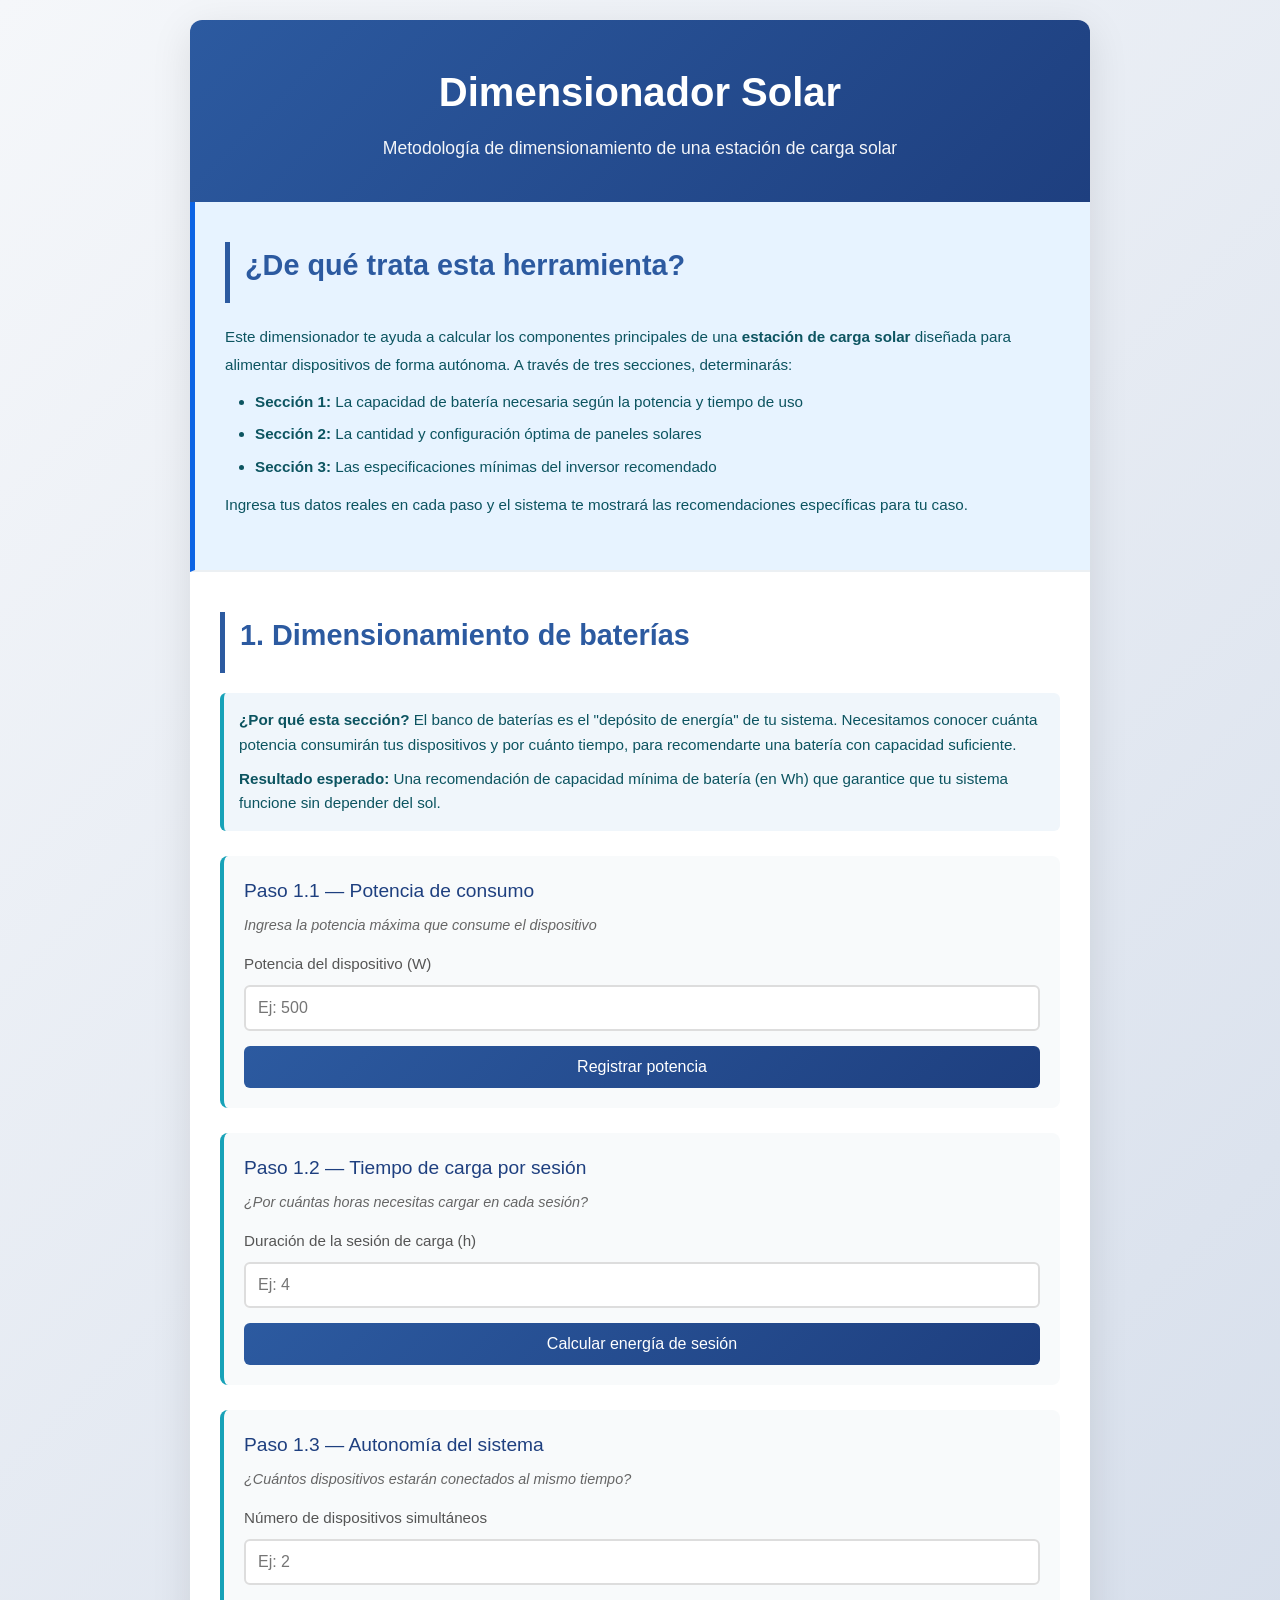
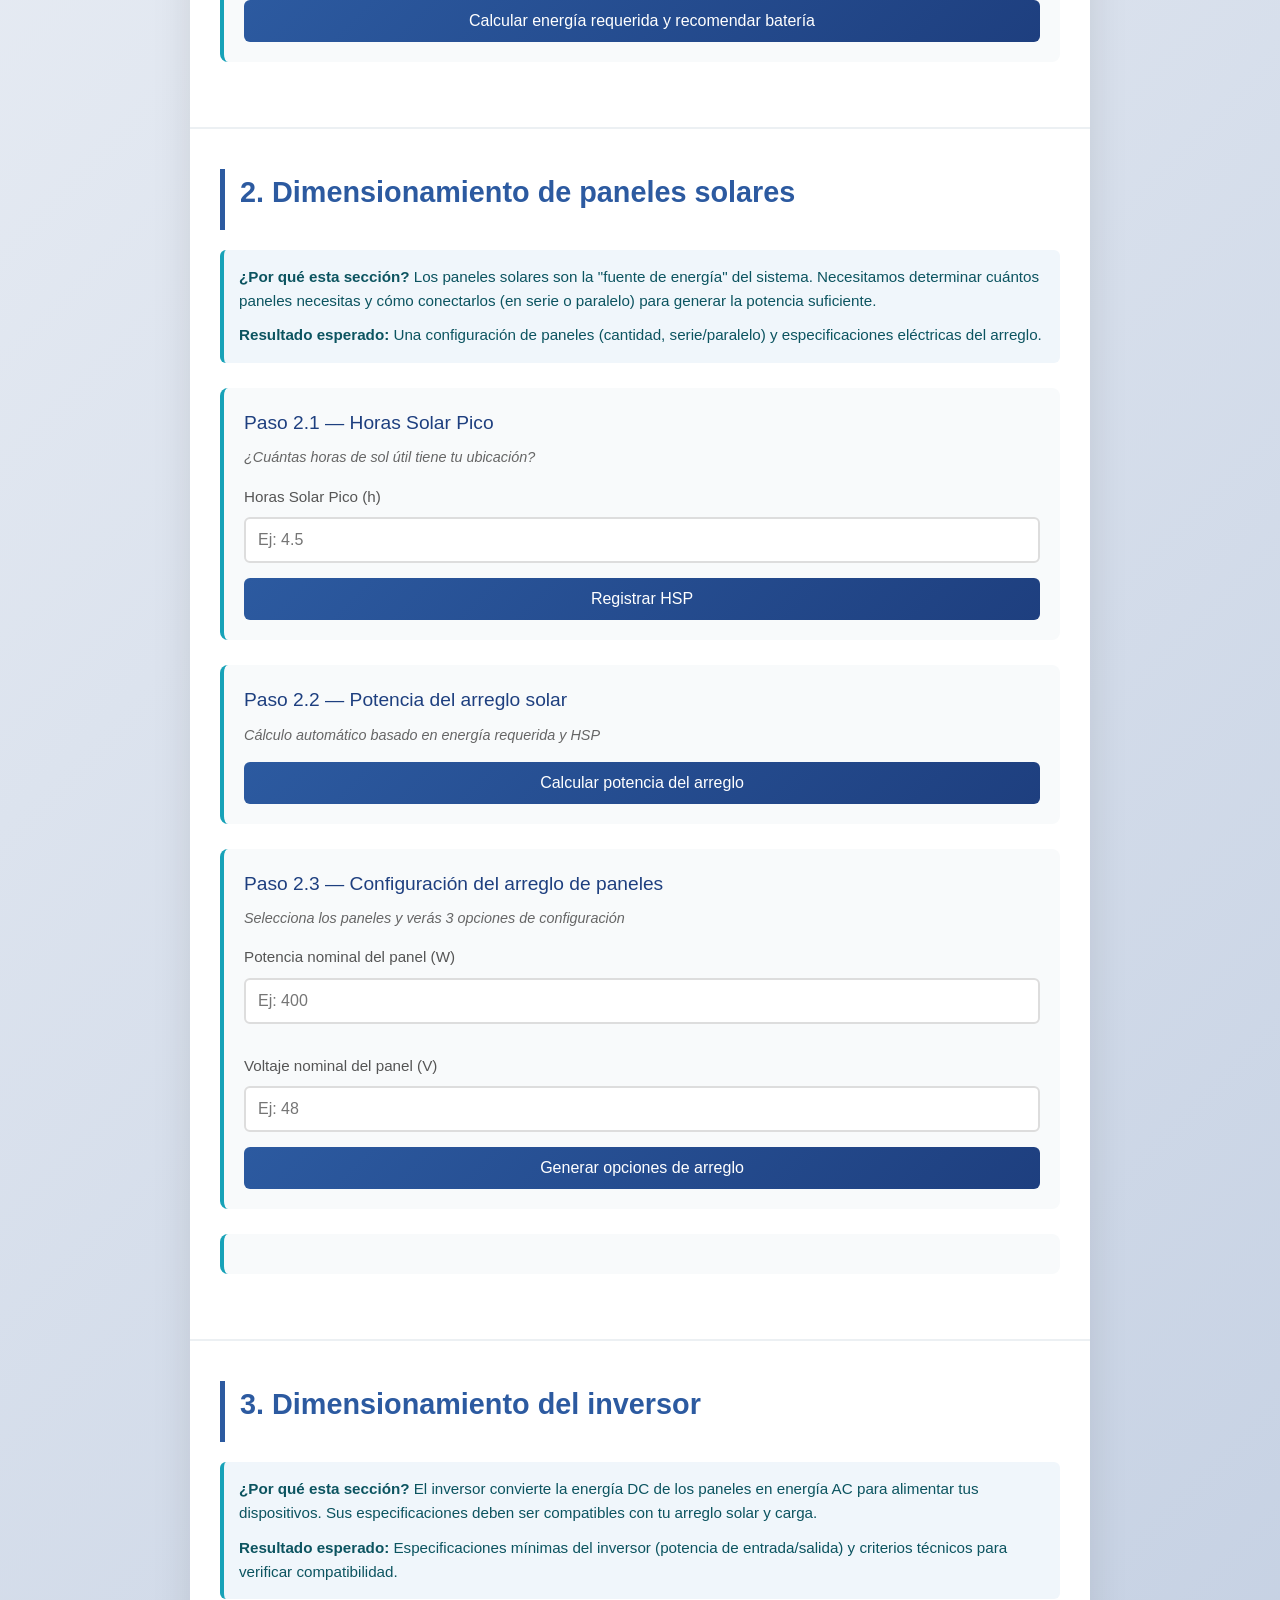
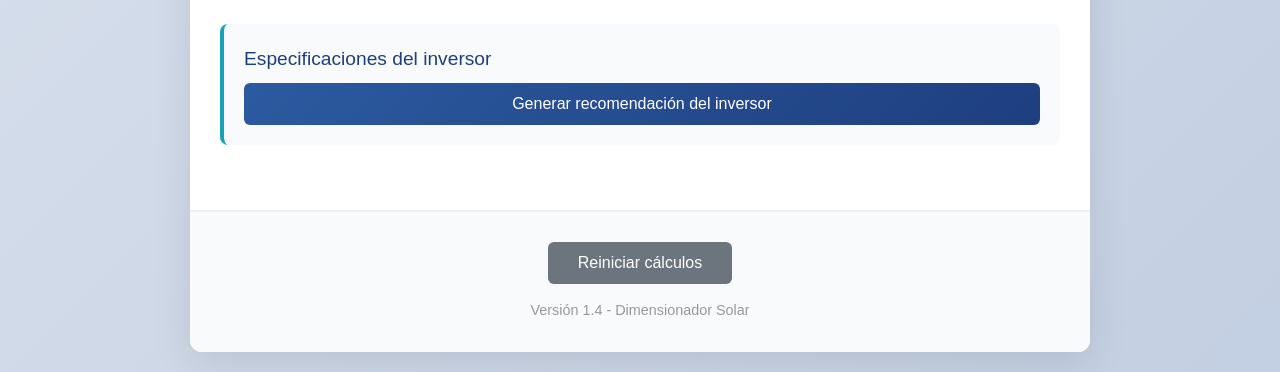
==== index.html @ 8398cb57 "Add files via upload" ====
<!DOCTYPE html>
<html lang="es">
<head>
    <meta charset="UTF-8">
    <meta name="viewport" content="width=device-width, initial-scale=1.0">
    <title>Dimensionador Solar</title>
    <link rel="stylesheet" href="estilos.css">
</head>
<body>
    <div class="contenedor-principal">
        <!-- ENCABEZADO -->
        <header class="encabezado">
            <h1>Dimensionador Solar</h1>
            <p class="subtitulo">Metodología de dimensionamiento de una estación de carga solar</p>
        </header>

        <!-- INTRODUCCIÓN GENERAL -->
        <section class="seccion introduccion">
            <h2>¿De qué trata esta herramienta?</h2>
            <p>
                Este dimensionador te ayuda a calcular los componentes principales de una <strong>estación de carga solar</strong> 
                diseñada para alimentar dispositivos de forma autónoma. A través de tres secciones, determinarás:
            </p>
            <ul>
                <li><strong>Sección 1:</strong> La capacidad de batería necesaria según la potencia y tiempo de uso</li>
                <li><strong>Sección 2:</strong> La cantidad y configuración óptima de paneles solares</li>
                <li><strong>Sección 3:</strong> Las especificaciones mínimas del inversor recomendado</li>
            </ul>
            <p>
                Ingresa tus datos reales en cada paso y el sistema te mostrará las recomendaciones específicas para tu caso.
            </p>
        </section>

        <!-- SECCIÓN 1: DIMENSIONAMIENTO DE BATERÍAS -->
        <section class="seccion" id="seccion-baterias">
            <h2>1. Dimensionamiento de baterías</h2>
            
            <div class="descripcion-seccion">
                <p>
                    <strong>¿Por qué esta sección?</strong> El banco de baterías es el "depósito de energía" de tu sistema. 
                    Necesitamos conocer cuánta potencia consumirán tus dispositivos y por cuánto tiempo, para recomendarte 
                    una batería con capacidad suficiente.
                </p>
                <p>
                    <strong>Resultado esperado:</strong> Una recomendación de capacidad mínima de batería (en Wh) 
                    que garantice que tu sistema funcione sin depender del sol.
                </p>
            </div>

            <!-- Paso 1.1 -->
            <div class="paso">
                <h3>Paso 1.1 — Potencia de consumo</h3>
                <p class="subtitulo-paso">Ingresa la potencia máxima que consume el dispositivo</p>
                <label for="P_dispositivo">Potencia del dispositivo (W)</label>
                <input type="number" id="P_dispositivo" placeholder="Ej: 500" min="0" step="0.01">
                <button class="btn-calcular" onclick="calcularPaso1_1()">Registrar potencia</button>
                <div id="resultado-1-1" class="resultado"></div>
            </div>

            <!-- Paso 1.2 -->
            <div class="paso">
                <h3>Paso 1.2 — Tiempo de carga por sesión</h3>
                <p class="subtitulo-paso">¿Por cuántas horas necesitas cargar en cada sesión?</p>
                <label for="t_sesion">Duración de la sesión de carga (h)</label>
                <input type="number" id="t_sesion" placeholder="Ej: 4" min="0" step="0.01">
                <button class="btn-calcular" onclick="calcularPaso1_2()">Calcular energía de sesión</button>
                <div id="resultado-1-2" class="resultado"></div>
            </div>

            <!-- Paso 1.3 -->
            <div class="paso">
                <h3>Paso 1.3 — Autonomía del sistema</h3>
                <p class="subtitulo-paso">¿Cuántos dispositivos estarán conectados al mismo tiempo?</p>
                <label for="num_dispositivos">Número de dispositivos simultáneos</label>
                <input type="number" id="num_dispositivos" placeholder="Ej: 2" min="1" step="1">
                <button class="btn-calcular" onclick="calcularPaso1_3()">Calcular energía requerida y recomendar batería</button>
                <div id="resultado-1-3" class="resultado"></div>
            </div>
        </section>

        <!-- SECCIÓN 2: DIMENSIONAMIENTO DE PANELES -->
        <section class="seccion" id="seccion-paneles">
            <h2>2. Dimensionamiento de paneles solares</h2>

            <div class="descripcion-seccion">
                <p>
                    <strong>¿Por qué esta sección?</strong> Los paneles solares son la "fuente de energía" del sistema. 
                    Necesitamos determinar cuántos paneles necesitas y cómo conectarlos (en serie o paralelo) para 
                    generar la potencia suficiente.
                </p>
                <p>
                    <strong>Resultado esperado:</strong> Una configuración de paneles (cantidad, serie/paralelo) 
                    y especificaciones eléctricas del arreglo.
                </p>
            </div>

            <!-- Paso 2.1 -->
            <div class="paso">
                <h3>Paso 2.1 — Horas Solar Pico</h3>
                <p class="subtitulo-paso">¿Cuántas horas de sol útil tiene tu ubicación?</p>
                <label for="HSP">Horas Solar Pico (h)</label>
                <input type="number" id="HSP" placeholder="Ej: 4.5" min="0" step="0.01">
                <button class="btn-calcular" onclick="calcularPaso2_1()">Registrar HSP</button>
                <div id="resultado-2-1" class="resultado"></div>
            </div>

            <!-- Paso 2.2 -->
            <div class="paso">
                <h3>Paso 2.2 — Potencia del arreglo solar</h3>
                <p class="subtitulo-paso">Cálculo automático basado en energía requerida y HSP</p>
                <button class="btn-calcular" onclick="calcularPaso2_2()">Calcular potencia del arreglo</button>
                <div id="resultado-2-2" class="resultado"></div>
            </div>

            <!-- Paso 2.3 -->
            <div class="paso">
                <h3>Paso 2.3 — Configuración del arreglo de paneles</h3>
                <p class="subtitulo-paso">Selecciona los paneles y verás 3 opciones de configuración</p>
                <label for="P_panel">Potencia nominal del panel (W)</label>
                <input type="number" id="P_panel" placeholder="Ej: 400" min="0" step="0.01">
                <label for="V_nominal">Voltaje nominal del panel (V)</label>
                <input type="number" id="V_nominal" placeholder="Ej: 48" min="0" step="0.01">
                <button class="btn-calcular" onclick="calcularPaso2_3()">Generar opciones de arreglo</button>
                <div id="resultado-2-3" class="resultado"></div>
            </div>

            <!-- Selección de opciones -->
            <div class="paso">
                <div id="selector-opciones" style="display:none;">
                    <p style="font-weight: 600; margin-bottom: 15px;">Selecciona la configuración que prefieras:</p>
                    <div id="opciones-container" style="display: grid; gap: 15px;">
                        <!-- Las opciones se generarán dinámicamente aquí -->
                    </div>
                </div>
            </div>
        </section>

        <!-- SECCIÓN 3: DIMENSIONAMIENTO DEL INVERSOR -->
        <section class="seccion" id="seccion-inversor">
            <h2>3. Dimensionamiento del inversor</h2>

            <div class="descripcion-seccion">
                <p>
                    <strong>¿Por qué esta sección?</strong> El inversor convierte la energía DC de los paneles 
                    en energía AC para alimentar tus dispositivos. Sus especificaciones deben ser compatibles 
                    con tu arreglo solar y carga.
                </p>
                <p>
                    <strong>Resultado esperado:</strong> Especificaciones mínimas del inversor (potencia de entrada/salida) 
                    y criterios técnicos para verificar compatibilidad.
                </p>
            </div>

            <div class="paso">
                <h3>Especificaciones del inversor</h3>
                <button class="btn-calcular" onclick="calcularPaso3()">Generar recomendación del inversor</button>
                <div id="resultado-3" class="resultado"></div>
            </div>
        </section>

        <!-- BOTÓN DE REINICIO -->
        <footer class="pie">
            <button class="btn-reiniciar" onclick="reiniciarApp()">Reiniciar cálculos</button>
            <p class="nota">Versión 1.4 - Dimensionador Solar</p>
        </footer>
    </div>

    <script src="calculos.js"></script>
</body>
</html>
---- estilos.css ----
* {
    margin: 0;
    padding: 0;
    box-sizing: border-box;
}

body {
    font-family: 'Segoe UI', Tahoma, Geneva, Verdana, sans-serif;
    background: linear-gradient(135deg, #f5f7fa 0%, #c3cfe2 100%);
    color: #333;
    line-height: 1.6;
    min-height: 100vh;
    padding: 20px;
}

.contenedor-principal {
    max-width: 900px;
    margin: 0 auto;
    background: white;
    border-radius: 12px;
    box-shadow: 0 10px 40px rgba(0, 0, 0, 0.1);
    overflow: hidden;
}

/* ENCABEZADO */
.encabezado {
    background: linear-gradient(135deg, #2c5aa0 0%, #1e3f7f 100%);
    color: white;
    padding: 40px 30px;
    text-align: center;
}

.encabezado h1 {
    font-size: 2.5em;
    margin-bottom: 10px;
    font-weight: 600;
}

.encabezado .subtitulo {
    font-size: 1.1em;
    opacity: 0.95;
    font-weight: 300;
}

/* INTRODUCCIÓN */
.introduccion {
    background: #e7f3ff;
    border-left: 5px solid #0c63e4;
    padding: 30px;
}

.introduccion h2 {
    color: #0c63e4;
    margin-bottom: 15px;
    font-size: 1.5em;
}

.introduccion p {
    margin-bottom: 12px;
    color: #0c5460;
    font-size: 0.95em;
    line-height: 1.8;
}

.introduccion ul {
    margin-left: 30px;
    margin-top: 12px;
    margin-bottom: 12px;
}

.introduccion li {
    margin-bottom: 8px;
    color: #0c5460;
    font-size: 0.95em;
}

/* SECCIONES */
.seccion {
    padding: 40px 30px;
    border-bottom: 2px solid #ecf0f3;
}

.seccion:last-of-type {
    border-bottom: none;
}

.seccion h2 {
    font-size: 1.8em;
    color: #2c5aa0;
    margin-bottom: 20px;
    padding-bottom: 15px;
    border-left: 5px solid #2c5aa0;
    padding-left: 15px;
}

/* DESCRIPCIÓN DE SECCIÓN */
.descripcion-seccion {
    background: #f0f6fb;
    border-left: 4px solid #17a2b8;
    padding: 15px;
    border-radius: 6px;
    margin-bottom: 25px;
}

.descripcion-seccion p {
    margin-bottom: 10px;
    color: #0c5460;
    font-size: 0.95em;
    line-height: 1.6;
}

.descripcion-seccion p:last-child {
    margin-bottom: 0;
}

.descripcion-seccion strong {
    color: #0c5460;
}

/* PASOS */
.paso {
    background: #f8fafb;
    padding: 20px;
    margin-bottom: 25px;
    border-radius: 8px;
    border-left: 4px solid #17a2b8;
    transition: box-shadow 0.3s ease;
}

.paso:hover {
    box-shadow: 0 4px 12px rgba(0, 0, 0, 0.08);
}

.paso h3 {
    font-size: 1.2em;
    color: #1e3f7f;
    margin-bottom: 8px;
    font-weight: 500;
}

.paso .subtitulo-paso {
    font-size: 0.9em;
    color: #666;
    margin-bottom: 15px;
    font-style: italic;
}

.paso label {
    display: block;
    margin-top: 15px;
    margin-bottom: 8px;
    font-weight: 500;
    color: #555;
    font-size: 0.95em;
}

.paso input {
    width: 100%;
    padding: 12px;
    margin-bottom: 15px;
    border: 2px solid #ddd;
    border-radius: 6px;
    font-size: 1em;
    transition: border-color 0.3s ease;
}

.paso input:focus {
    outline: none;
    border-color: #2c5aa0;
    background-color: #f0f6fb;
}

.paso input:invalid {
    border-color: #dc3545;
}

/* BOTONES */
.btn-calcular {
    background: linear-gradient(135deg, #2c5aa0 0%, #1e3f7f 100%);
    color: white;
    padding: 12px 25px;
    border: none;
    border-radius: 6px;
    font-size: 1em;
    font-weight: 500;
    cursor: pointer;
    transition: all 0.3s ease;
    width: 100%;
}

.btn-calcular:hover {
    transform: translateY(-2px);
    box-shadow: 0 6px 20px rgba(44, 90, 160, 0.3);
}

.btn-calcular:active {
    transform: translateY(0);
}

.btn-calcular:disabled {
    background: #ccc;
    cursor: not-allowed;
    transform: none;
}

/* RESULTADOS */
.resultado {
    background: #d4edda;
    border: 2px solid #28a745;
    color: #155724;
    padding: 20px;
    border-radius: 8px;
    margin-top: 15px;
    display: none;
}

.resultado.visible {
    display: block;
    animation: slideIn 0.3s ease;
}

.resultado.error {
    background: #f8d7da;
    border-color: #dc3545;
    color: #721c24;
}

.resultado.warning {
    background: #fff3cd;
    border-color: #ffc107;
    color: #856404;
}

.resultado h4 {
    margin-bottom: 12px;
    font-size: 1.1em;
    color: inherit;
}

.resultado p {
    margin: 8px 0;
    font-size: 0.95em;
}

.resultado .ecuacion {
    background: rgba(255, 255, 255, 0.3);
    padding: 12px;
    border-radius: 4px;
    margin: 10px 0;
    font-family: 'Courier New', monospace;
    font-size: 0.9em;
    overflow-x: auto;
}

.resultado .valor {
    font-weight: 600;
    font-size: 1.05em;
}

.resultado .unidad {
    color: #666;
    font-size: 0.85em;
}

/* OPCIONES DE ARREGLO */
.opcion-arreglo {
    background: white;
    border: 2px solid #ddd;
    border-radius: 8px;
    padding: 20px;
    cursor: pointer;
    transition: all 0.3s ease;
    position: relative;
}

.opcion-arreglo:hover {
    border-color: #2c5aa0;
    box-shadow: 0 4px 15px rgba(44, 90, 160, 0.15);
    transform: translateY(-2px);
}

.opcion-arreglo.seleccionada {
    background: #d4edda;
    border-color: #28a745;
    box-shadow: 0 4px 15px rgba(40, 167, 69, 0.2);
}

.opcion-arreglo h4 {
    color: #1e3f7f;
    font-size: 1.1em;
    margin-bottom: 12px;
    font-weight: 600;
}

.opcion-arreglo .advertencia {
    background: #fff3cd;
    border-left: 3px solid #ffc107;
    padding: 8px 12px;
    border-radius: 4px;
    font-size: 0.85em;
    color: #856404;
    margin-bottom: 12px;
}

.opcion-arreglo .detalle {
    display: grid;
    grid-template-columns: 1fr 1fr;
    gap: 12px;
    margin-bottom: 12px;
    font-size: 0.95em;
}

.opcion-arreglo .detalle-item {
    background: #f8fafb;
    padding: 10px;
    border-radius: 4px;
    border-left: 3px solid #17a2b8;
}

.opcion-arreglo .detalle-item label {
    font-weight: 600;
    color: #555;
    font-size: 0.85em;
}

.opcion-arreglo .detalle-item .valor {
    font-weight: 700;
    color: #2c5aa0;
    font-size: 1em;
    margin-top: 4px;
}

.opcion-arreglo .btn-seleccionar {
    background: #2c5aa0;
    color: white;
    border: none;
    padding: 10px 20px;
    border-radius: 6px;
    cursor: pointer;
    font-weight: 500;
    transition: all 0.3s ease;
    width: 100%;
    margin-top: 12px;
}

.opcion-arreglo .btn-seleccionar:hover {
    background: #1e3f7f;
    transform: translateY(-2px);
    box-shadow: 0 4px 12px rgba(44, 90, 160, 0.3);
}

.opcion-arreglo .btn-seleccionar:disabled {
    background: #28a745;
    cursor: default;
    transform: none;
}

.opcion-arreglo .btn-seleccionar:disabled::after {
    content: " ✓ Seleccionada";
}

/* ANIMACIÓN */
@keyframes slideIn {
    from {
        opacity: 0;
        transform: translateY(-10px);
    }
    to {
        opacity: 1;
        transform: translateY(0);
    }
}

/* PIE DE PÁGINA */
.pie {
    background: #f8fafb;
    padding: 30px;
    text-align: center;
    border-top: 2px solid #ecf0f3;
}

.btn-reiniciar {
    background: #6c757d;
    color: white;
    padding: 12px 30px;
    border: none;
    border-radius: 6px;
    font-size: 1em;
    font-weight: 500;
    cursor: pointer;
    transition: all 0.3s ease;
}

.btn-reiniciar:hover {
    background: #5a6268;
    transform: translateY(-2px);
    box-shadow: 0 6px 20px rgba(108, 117, 125, 0.3);
}

.pie .nota {
    margin-top: 15px;
    color: #999;
    font-size: 0.9em;
}

/* RESPONSIVE */
@media (max-width: 768px) {
    .encabezado h1 {
        font-size: 2em;
    }

    .encabezado .subtitulo {
        font-size: 1em;
    }

    .seccion {
        padding: 25px 20px;
    }

    .seccion h2 {
        font-size: 1.5em;
    }

    .paso {
        padding: 15px;
    }

    .paso h3 {
        font-size: 1.1em;
    }

    .opcion-arreglo .detalle {
        grid-template-columns: 1fr;
    }
}

@media (max-width: 480px) {
    body {
        padding: 10px;
    }

    .encabezado {
        padding: 25px 20px;
    }

    .encabezado h1 {
        font-size: 1.6em;
    }

    .encabezado .subtitulo {
        font-size: 0.9em;
    }

    .introduccion {
        padding: 20px;
    }

    .introduccion h2 {
        font-size: 1.2em;
    }

    .seccion {
        padding: 15px;
    }

    .seccion h2 {
        font-size: 1.3em;
        padding-left: 10px;
    }

    .paso {
        padding: 12px;
        margin-bottom: 15px;
    }

    .paso h3 {
        font-size: 1em;
    }

    .paso label {
        font-size: 0.9em;
    }

    .paso input {
        padding: 10px;
        font-size: 16px;
    }

    .resultado {
        padding: 15px;
        font-size: 0.9em;
    }

    .opcion-arreglo {
        padding: 15px;
    }

    .opcion-arreglo h4 {
        font-size: 1em;
    }

    .opcion-arreglo .detalle {
        gap: 8px;
    }

    .opcion-arreglo .detalle-item {
        padding: 8px;
        font-size: 0.85em;
    }
}
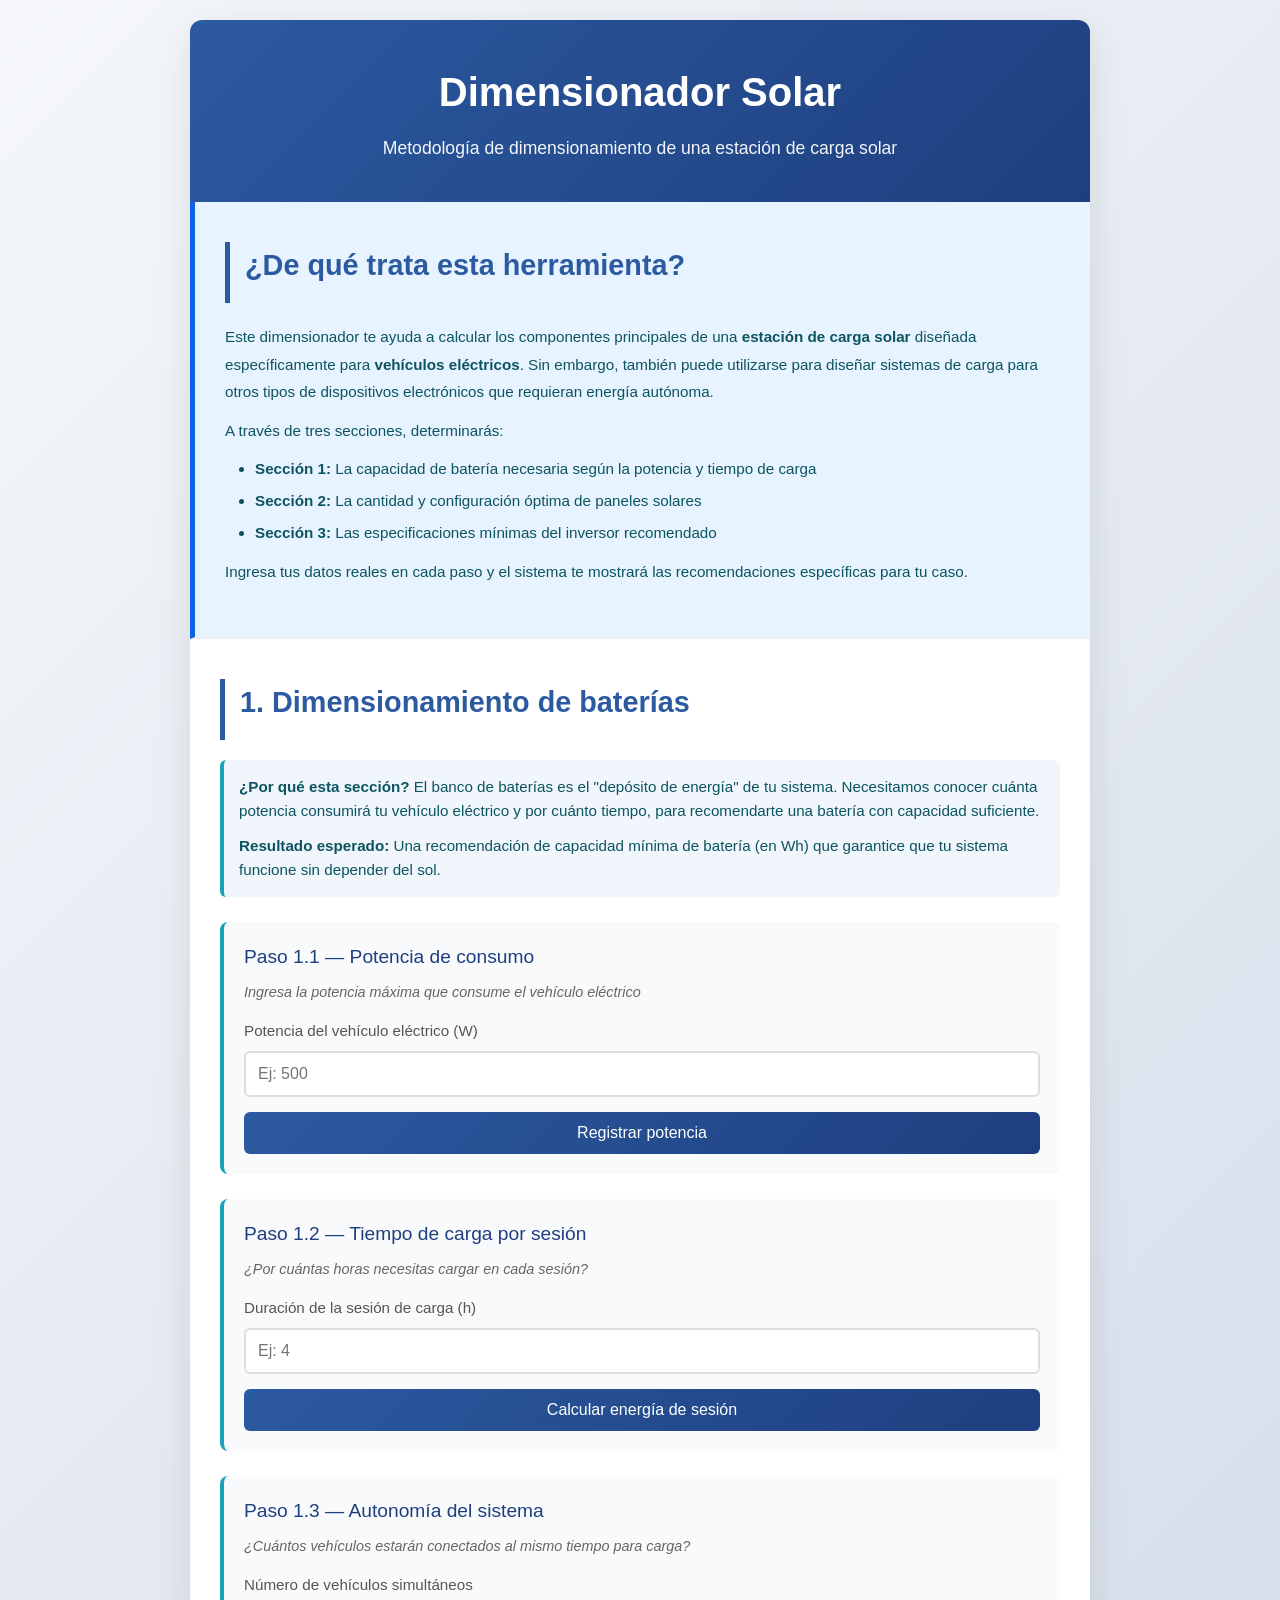
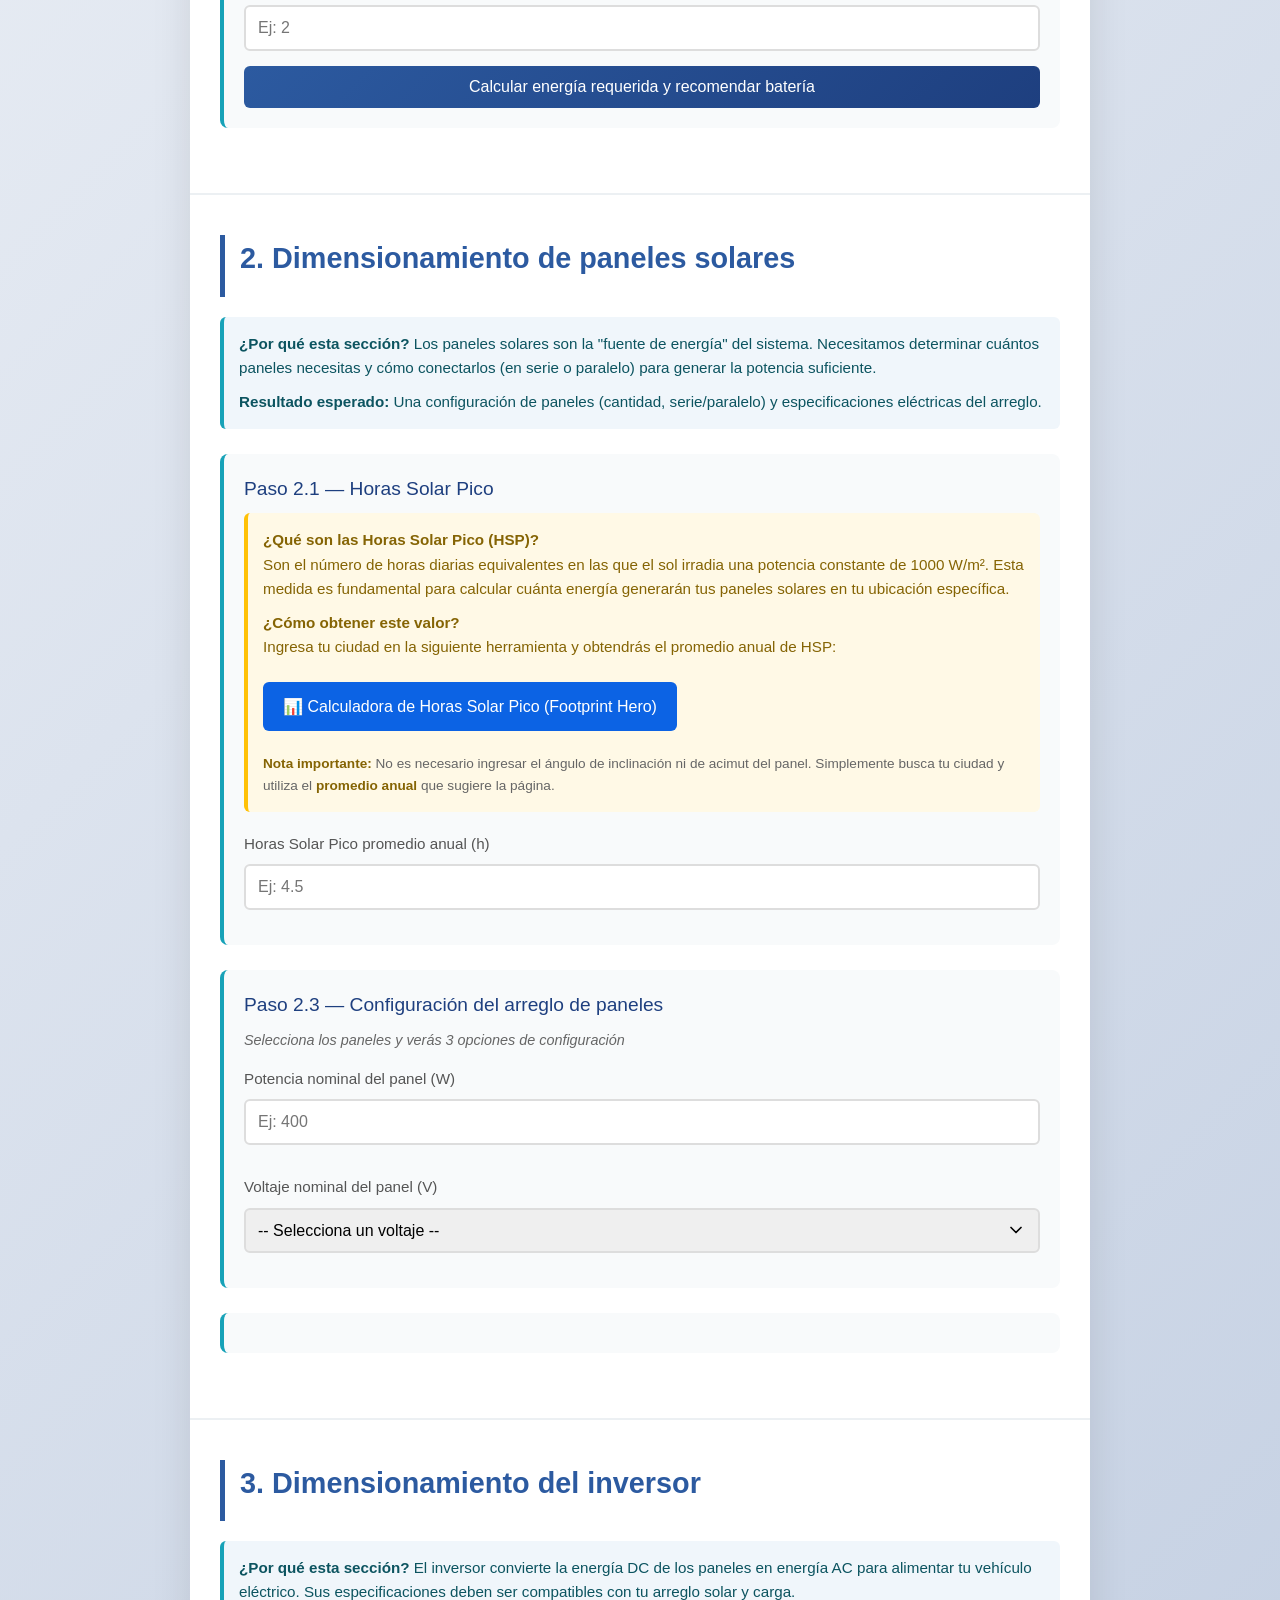
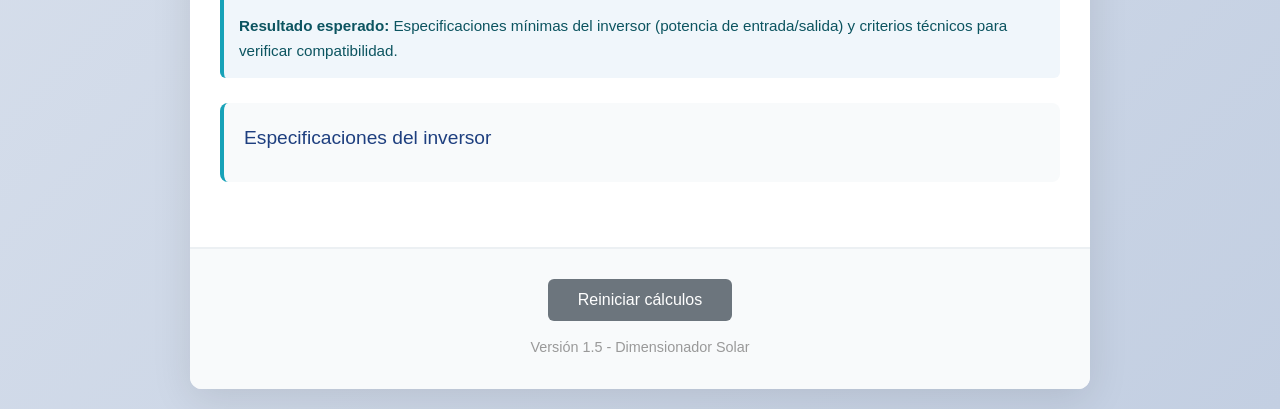
==== commit ca47e267: "Add files via upload **Resumen de cambios v1.4 → v1.5:**  La versión 1.5 optimiza la experiencia d" ====
--- a/index.html
+++ b/index.html
@@ -19,10 +19,14 @@
             <h2>¿De qué trata esta herramienta?</h2>
             <p>
                 Este dimensionador te ayuda a calcular los componentes principales de una <strong>estación de carga solar</strong> 
-                diseñada para alimentar dispositivos de forma autónoma. A través de tres secciones, determinarás:
+                diseñada específicamente para <strong>vehículos eléctricos</strong>. Sin embargo, también puede utilizarse para 
+                diseñar sistemas de carga para otros tipos de dispositivos electrónicos que requieran energía autónoma.
+            </p>
+            <p>
+                A través de tres secciones, determinarás:
             </p>
             <ul>
-                <li><strong>Sección 1:</strong> La capacidad de batería necesaria según la potencia y tiempo de uso</li>
+                <li><strong>Sección 1:</strong> La capacidad de batería necesaria según la potencia y tiempo de carga</li>
                 <li><strong>Sección 2:</strong> La cantidad y configuración óptima de paneles solares</li>
                 <li><strong>Sección 3:</strong> Las especificaciones mínimas del inversor recomendado</li>
             </ul>
@@ -38,7 +42,7 @@
             <div class="descripcion-seccion">
                 <p>
                     <strong>¿Por qué esta sección?</strong> El banco de baterías es el "depósito de energía" de tu sistema. 
-                    Necesitamos conocer cuánta potencia consumirán tus dispositivos y por cuánto tiempo, para recomendarte 
+                    Necesitamos conocer cuánta potencia consumirá tu vehículo eléctrico y por cuánto tiempo, para recomendarte 
                     una batería con capacidad suficiente.
                 </p>
                 <p>
@@ -50,8 +54,8 @@
             <!-- Paso 1.1 -->
             <div class="paso">
                 <h3>Paso 1.1 — Potencia de consumo</h3>
-                <p class="subtitulo-paso">Ingresa la potencia máxima que consume el dispositivo</p>
-                <label for="P_dispositivo">Potencia del dispositivo (W)</label>
+                <p class="subtitulo-paso">Ingresa la potencia máxima que consume el vehículo eléctrico</p>
+                <label for="P_dispositivo">Potencia del vehículo eléctrico (W)</label>
                 <input type="number" id="P_dispositivo" placeholder="Ej: 500" min="0" step="0.01">
                 <button class="btn-calcular" onclick="calcularPaso1_1()">Registrar potencia</button>
                 <div id="resultado-1-1" class="resultado"></div>
@@ -70,8 +74,8 @@
             <!-- Paso 1.3 -->
             <div class="paso">
                 <h3>Paso 1.3 — Autonomía del sistema</h3>
-                <p class="subtitulo-paso">¿Cuántos dispositivos estarán conectados al mismo tiempo?</p>
-                <label for="num_dispositivos">Número de dispositivos simultáneos</label>
+                <p class="subtitulo-paso">¿Cuántos vehículos estarán conectados al mismo tiempo para carga?</p>
+                <label for="num_dispositivos">Número de vehículos simultáneos</label>
                 <input type="number" id="num_dispositivos" placeholder="Ej: 2" min="1" step="1">
                 <button class="btn-calcular" onclick="calcularPaso1_3()">Calcular energía requerida y recomendar batería</button>
                 <div id="resultado-1-3" class="resultado"></div>
@@ -97,18 +101,34 @@
             <!-- Paso 2.1 -->
             <div class="paso">
                 <h3>Paso 2.1 — Horas Solar Pico</h3>
-                <p class="subtitulo-paso">¿Cuántas horas de sol útil tiene tu ubicación?</p>
-                <label for="HSP">Horas Solar Pico (h)</label>
-                <input type="number" id="HSP" placeholder="Ej: 4.5" min="0" step="0.01">
-                <button class="btn-calcular" onclick="calcularPaso2_1()">Registrar HSP</button>
+                
+                <div class="explicacion-hsp">
+                    <p>
+                        <strong>¿Qué son las Horas Solar Pico (HSP)?</strong><br>
+                        Son el número de horas diarias equivalentes en las que el sol irradia una potencia constante de 1000 W/m². 
+                        Esta medida es fundamental para calcular cuánta energía generarán tus paneles solares en tu ubicación específica.
+                    </p>
+                    <p>
+                        <strong>¿Cómo obtener este valor?</strong><br>
+                        Ingresa tu ciudad en la siguiente herramienta y obtendrás el promedio anual de HSP:
+                    </p>
+                    <a href="https://footprinthero.com/peak-sun-hours-calculator#how-to-calculate-peak-sun-hours" target="_blank" class="enlace-externo">
+                        📊 Calculadora de Horas Solar Pico (Footprint Hero)
+                    </a>
+                    <p style="font-size: 0.85em; color: #666; margin-top: 10px;">
+                        <strong>Nota importante:</strong> No es necesario ingresar el ángulo de inclinación ni de acimut del panel. 
+                        Simplemente busca tu ciudad y utiliza el <strong>promedio anual</strong> que sugiere la página.
+                    </p>
+                </div>
+
+                <label for="HSP">Horas Solar Pico promedio anual (h)</label>
+                <input type="number" id="HSP" placeholder="Ej: 4.5" min="0" step="0.01" onchange="autoCalcularPaso2_2()">
                 <div id="resultado-2-1" class="resultado"></div>
             </div>
 
-            <!-- Paso 2.2 -->
-            <div class="paso">
+            <!-- Paso 2.2 — Oculto, se calcula automáticamente -->
+            <div class="paso" id="paso-2-2" style="display: none;">
                 <h3>Paso 2.2 — Potencia del arreglo solar</h3>
-                <p class="subtitulo-paso">Cálculo automático basado en energía requerida y HSP</p>
-                <button class="btn-calcular" onclick="calcularPaso2_2()">Calcular potencia del arreglo</button>
                 <div id="resultado-2-2" class="resultado"></div>
             </div>
 
@@ -117,10 +137,16 @@
                 <h3>Paso 2.3 — Configuración del arreglo de paneles</h3>
                 <p class="subtitulo-paso">Selecciona los paneles y verás 3 opciones de configuración</p>
                 <label for="P_panel">Potencia nominal del panel (W)</label>
-                <input type="number" id="P_panel" placeholder="Ej: 400" min="0" step="0.01">
+                <input type="number" id="P_panel" placeholder="Ej: 400" min="0" step="0.01" onchange="autoCalcularPaso2_3()">
+                
                 <label for="V_nominal">Voltaje nominal del panel (V)</label>
-                <input type="number" id="V_nominal" placeholder="Ej: 48" min="0" step="0.01">
-                <button class="btn-calcular" onclick="calcularPaso2_3()">Generar opciones de arreglo</button>
+                <select id="V_nominal" onchange="autoCalcularPaso2_3()">
+                    <option value="">-- Selecciona un voltaje --</option>
+                    <option value="12">12 V</option>
+                    <option value="24">24 V</option>
+                    <option value="48">48 V</option>
+                </select>
+                
                 <div id="resultado-2-3" class="resultado"></div>
             </div>
 
@@ -142,7 +168,7 @@
             <div class="descripcion-seccion">
                 <p>
                     <strong>¿Por qué esta sección?</strong> El inversor convierte la energía DC de los paneles 
-                    en energía AC para alimentar tus dispositivos. Sus especificaciones deben ser compatibles 
+                    en energía AC para alimentar tu vehículo eléctrico. Sus especificaciones deben ser compatibles 
                     con tu arreglo solar y carga.
                 </p>
                 <p>
@@ -153,7 +179,6 @@
 
             <div class="paso">
                 <h3>Especificaciones del inversor</h3>
-                <button class="btn-calcular" onclick="calcularPaso3()">Generar recomendación del inversor</button>
                 <div id="resultado-3" class="resultado"></div>
             </div>
         </section>
@@ -161,7 +186,7 @@
         <!-- BOTÓN DE REINICIO -->
         <footer class="pie">
             <button class="btn-reiniciar" onclick="reiniciarApp()">Reiniciar cálculos</button>
-            <p class="nota">Versión 1.4 - Dimensionador Solar</p>
+            <p class="nota">Versión 1.5 - Dimensionador Solar</p>
         </footer>
     </div>
 
--- a/estilos.css
+++ b/estilos.css
@@ -115,6 +115,49 @@
 
 .descripcion-seccion strong {
     color: #0c5460;
+}
+
+/* EXPLICACIÓN HSP */
+.explicacion-hsp {
+    background: #fff9e6;
+    border-left: 4px solid #ffc107;
+    padding: 15px;
+    border-radius: 6px;
+    margin-bottom: 20px;
+}
+
+.explicacion-hsp p {
+    margin-bottom: 10px;
+    color: #856404;
+    font-size: 0.95em;
+    line-height: 1.6;
+}
+
+.explicacion-hsp p:last-child {
+    margin-bottom: 0;
+}
+
+.explicacion-hsp strong {
+    color: #856404;
+}
+
+/* ENLACE EXTERNO */
+.enlace-externo {
+    display: inline-block;
+    background: #0c63e4;
+    color: white;
+    padding: 12px 20px;
+    border-radius: 6px;
+    text-decoration: none;
+    font-weight: 500;
+    transition: all 0.3s ease;
+    margin: 12px 0;
+}
+
+.enlace-externo:hover {
+    background: #0a4fb0;
+    transform: translateY(-2px);
+    box-shadow: 0 4px 12px rgba(12, 99, 228, 0.3);
 }
 
 /* PASOS */
@@ -154,7 +197,8 @@
     font-size: 0.95em;
 }
 
-.paso input {
+.paso input,
+.paso select {
     width: 100%;
     padding: 12px;
     margin-bottom: 15px;
@@ -162,9 +206,11 @@
     border-radius: 6px;
     font-size: 1em;
     transition: border-color 0.3s ease;
-}
-
-.paso input:focus {
+    font-family: 'Segoe UI', Tahoma, Geneva, Verdana, sans-serif;
+}
+
+.paso input:focus,
+.paso select:focus {
     outline: none;
     border-color: #2c5aa0;
     background-color: #f0f6fb;
@@ -172,6 +218,16 @@
 
 .paso input:invalid {
     border-color: #dc3545;
+}
+
+.paso select {
+    cursor: pointer;
+    appearance: none;
+    background-image: url("data:image/svg+xml;charset=UTF-8,%3csvg xmlns='http://www.w3.org/2000/svg' viewBox='0 0 24 24' fill='none' stroke='currentColor' stroke-width='2' stroke-linecap='round' stroke-linejoin='round'%3e%3cpolyline points='6 9 12 15 18 9'%3e%3c/polyline%3e%3c/svg%3e");
+    background-repeat: no-repeat;
+    background-position: right 12px center;
+    background-size: 20px;
+    padding-right: 40px;
 }
 
 /* BOTONES */
@@ -359,6 +415,18 @@
     content: " ✓ Seleccionada";
 }
 
+/* DESCRIPCIÓN DE OPCIONES */
+.descripcion-opciones {
+    background: #e8f4f8;
+    border-left: 4px solid #17a2b8;
+    padding: 15px;
+    border-radius: 6px;
+    margin-bottom: 20px;
+    font-size: 0.95em;
+    color: #0c5460;
+    line-height: 1.6;
+}
+
 /* ANIMACIÓN */
 @keyframes slideIn {
     from {
@@ -432,6 +500,11 @@
     .opcion-arreglo .detalle {
         grid-template-columns: 1fr;
     }
+
+    .enlace-externo {
+        display: block;
+        text-align: center;
+    }
 }
 
 @media (max-width: 480px) {
@@ -481,7 +554,8 @@
         font-size: 0.9em;
     }
 
-    .paso input {
+    .paso input,
+    .paso select {
         padding: 10px;
         font-size: 16px;
     }
@@ -507,4 +581,13 @@
         padding: 8px;
         font-size: 0.85em;
     }
-}
+
+    .explicacion-hsp {
+        padding: 12px;
+    }
+
+    .enlace-externo {
+        padding: 10px 15px;
+        font-size: 0.9em;
+    }
+}
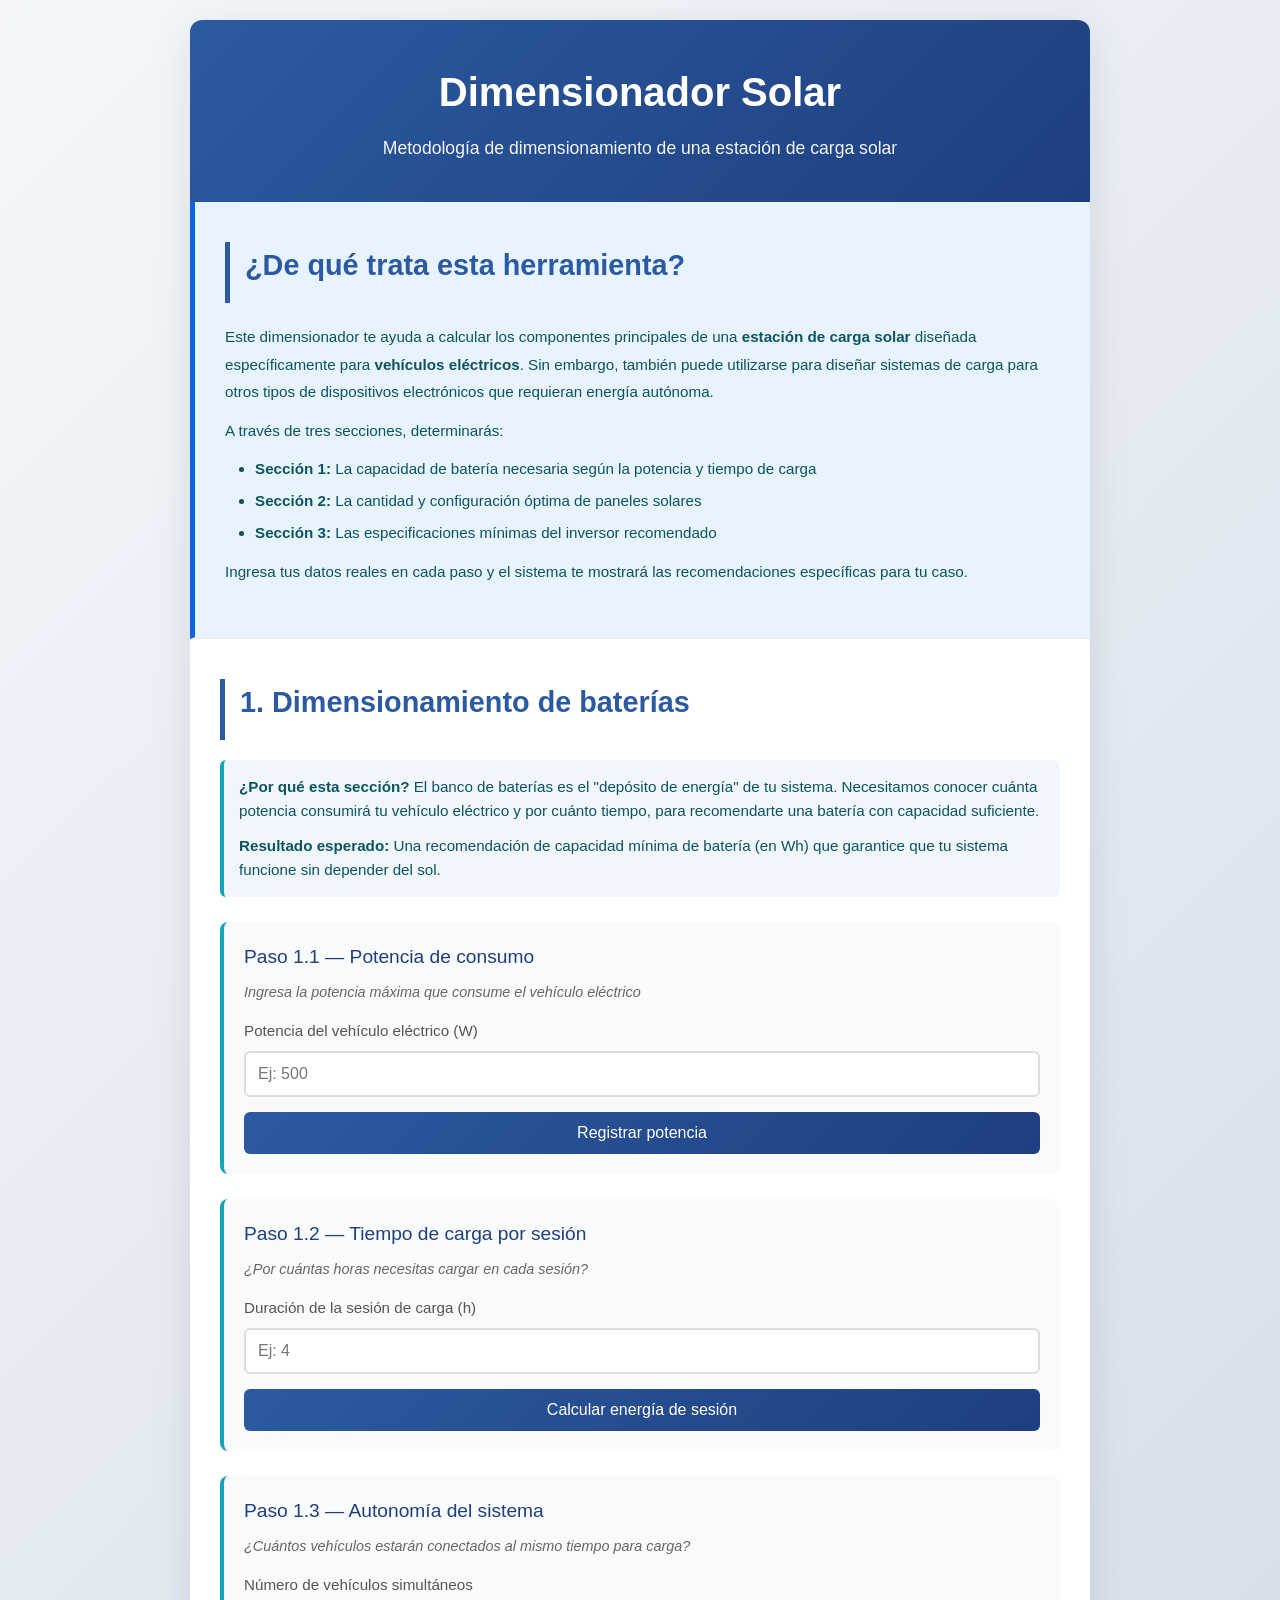
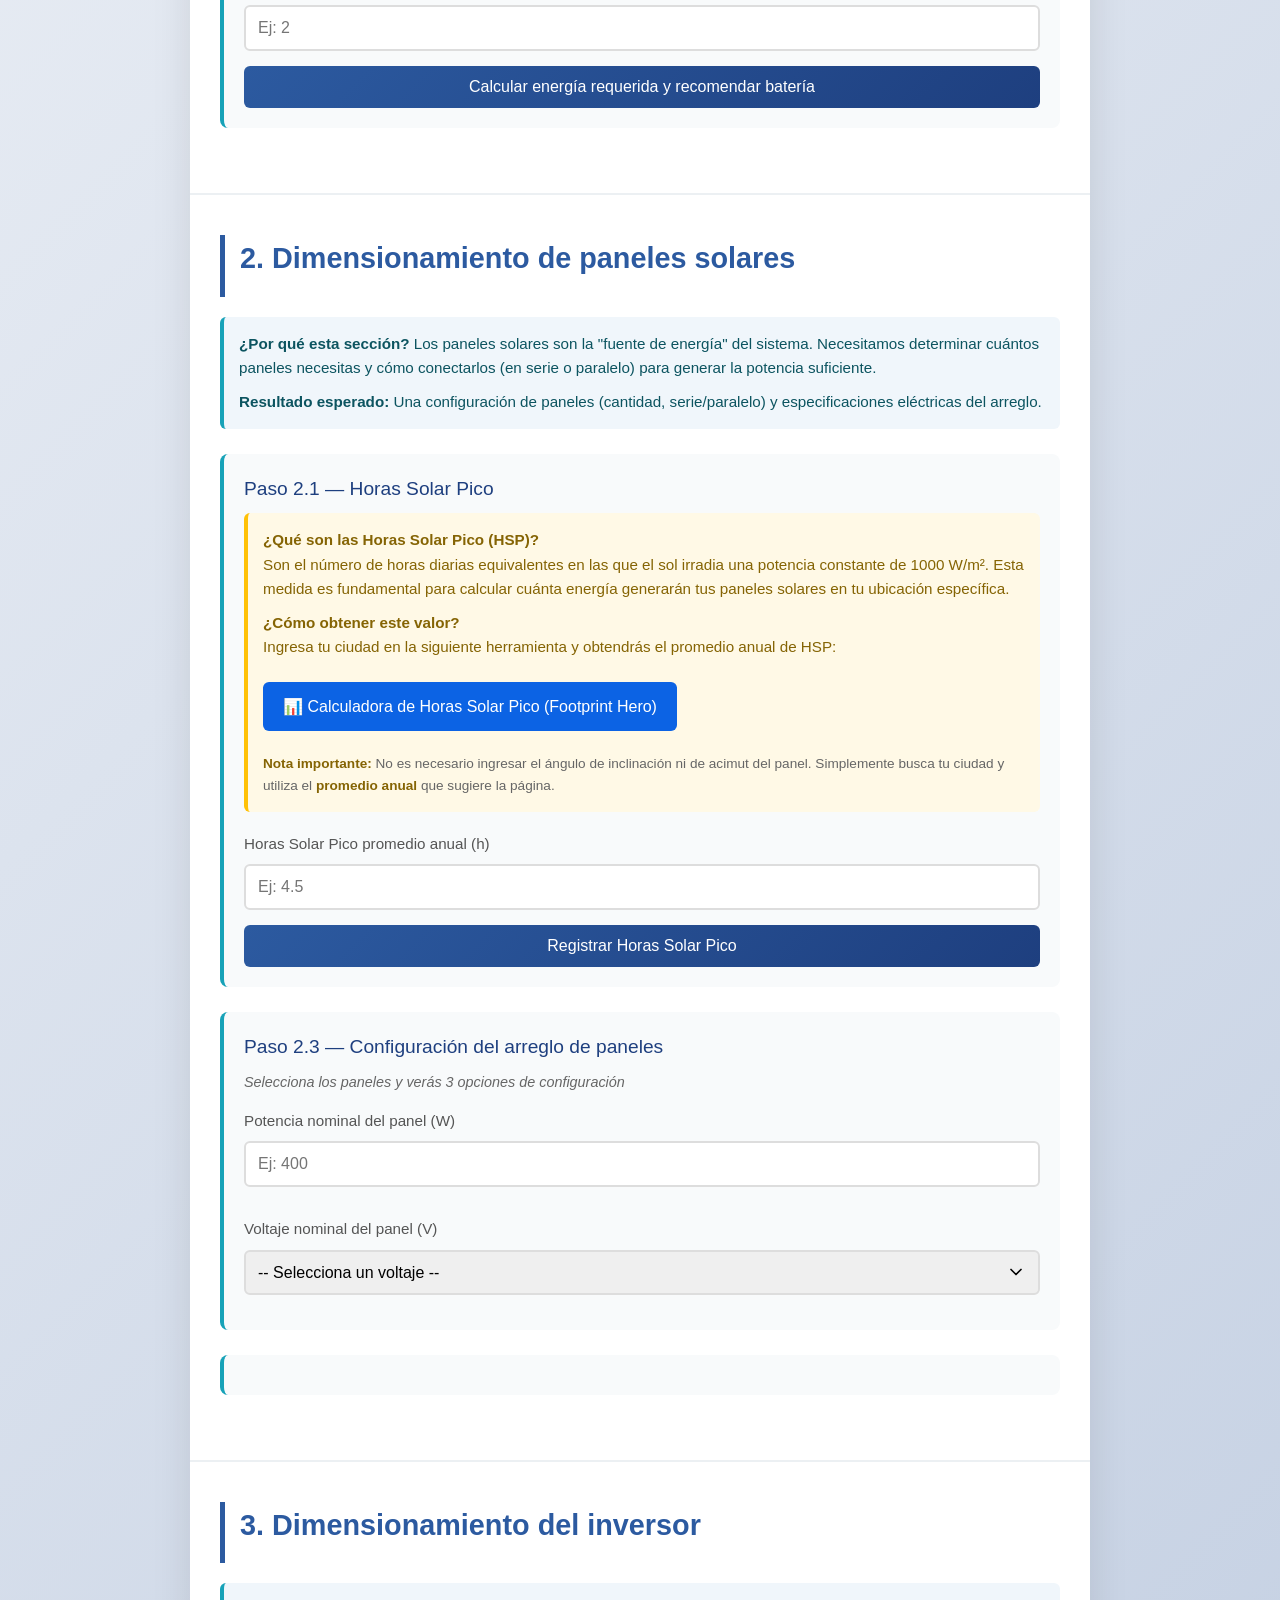
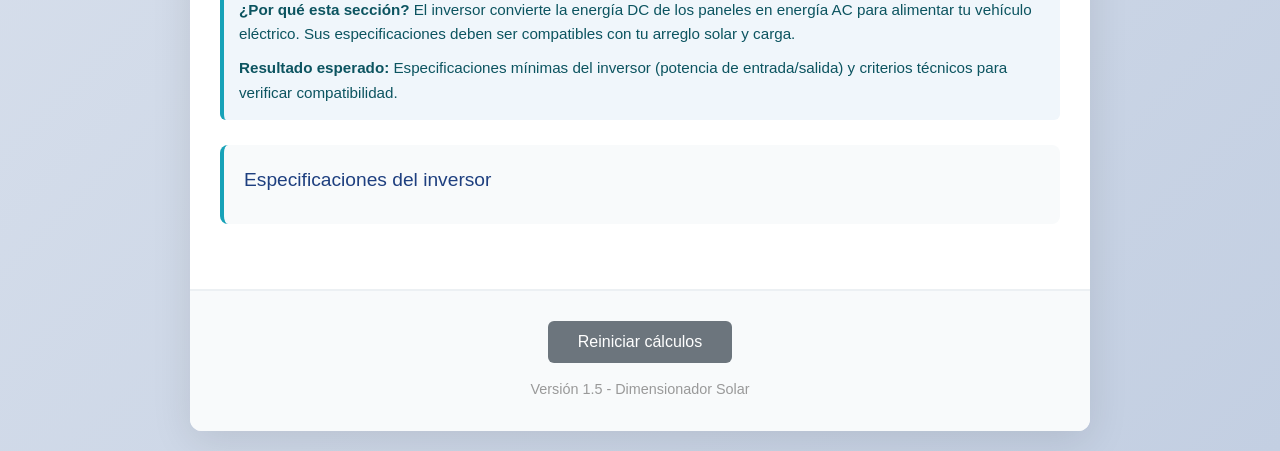
==== commit 36cc97ce: "Add button to register Solar Peak Hours" ====
--- a/index.html
+++ b/index.html
@@ -121,9 +121,10 @@
                     </p>
                 </div>
 
-                <label for="HSP">Horas Solar Pico promedio anual (h)</label>
-                <input type="number" id="HSP" placeholder="Ej: 4.5" min="0" step="0.01" onchange="autoCalcularPaso2_2()">
-                <div id="resultado-2-1" class="resultado"></div>
+                    <label for="HSP">Horas Solar Pico promedio anual (h)</label>
+                    <input type="number" id="HSP" placeholder="Ej: 4.5" min="0" step="0.01">
+                    <button class="btn-calcular" onclick="registrarHSP()">Registrar Horas Solar Pico</button>
+                    <div id="resultado-2-1" class="resultado"></div>
             </div>
 
             <!-- Paso 2.2 — Oculto, se calcula automáticamente -->
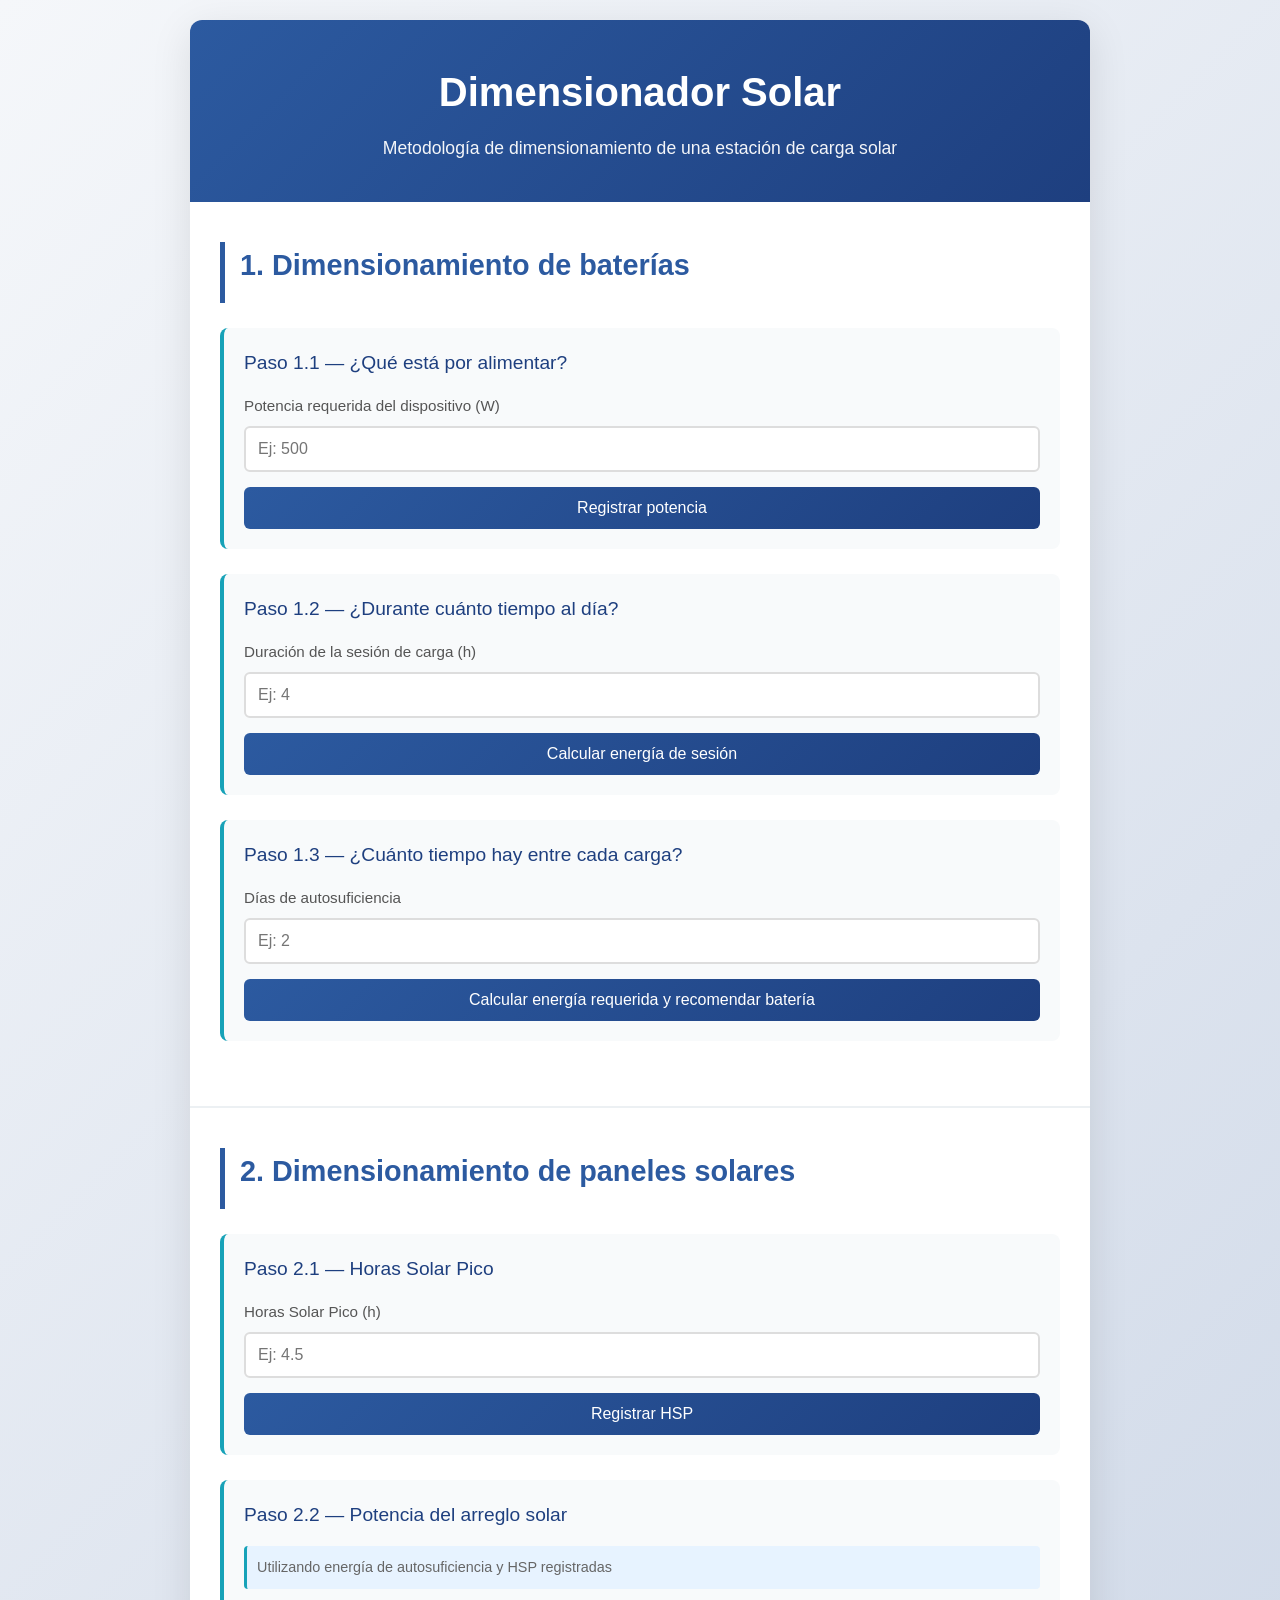
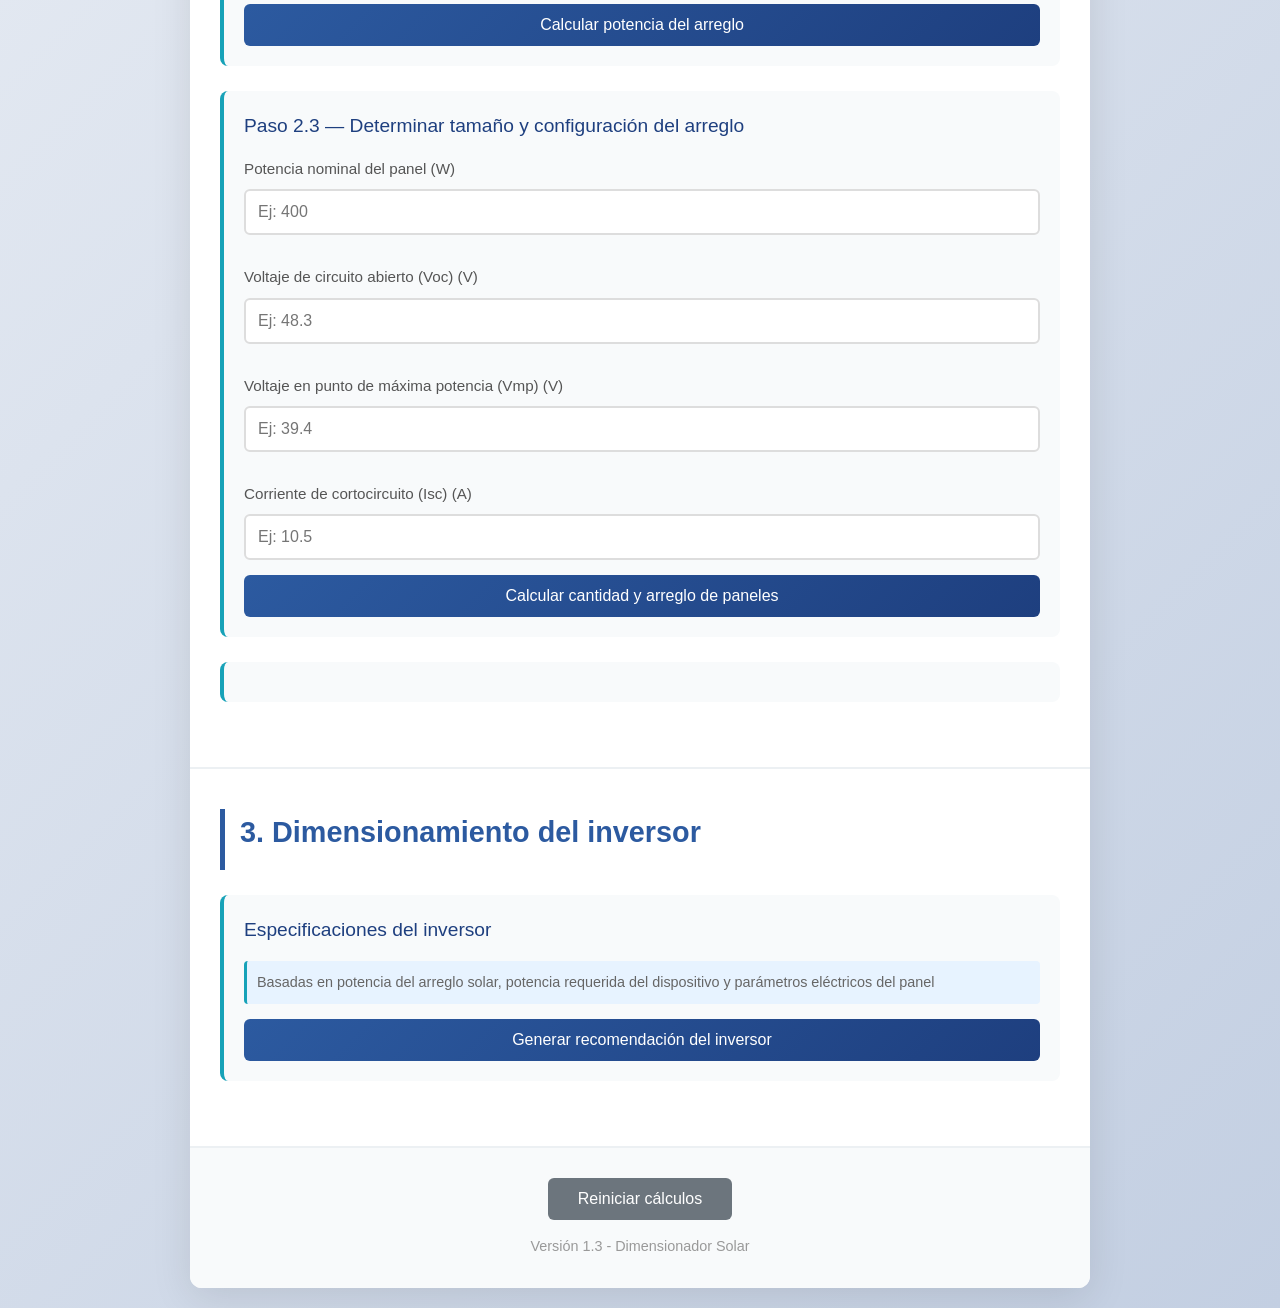
==== commit b4796667: "Add files via upload" ====
--- a/index.html
+++ b/index.html
@@ -14,48 +14,14 @@
             <p class="subtitulo">Metodología de dimensionamiento de una estación de carga solar</p>
         </header>
 
-        <!-- INTRODUCCIÓN GENERAL -->
-        <section class="seccion introduccion">
-            <h2>¿De qué trata esta herramienta?</h2>
-            <p>
-                Este dimensionador te ayuda a calcular los componentes principales de una <strong>estación de carga solar</strong> 
-                diseñada específicamente para <strong>vehículos eléctricos</strong>. Sin embargo, también puede utilizarse para 
-                diseñar sistemas de carga para otros tipos de dispositivos electrónicos que requieran energía autónoma.
-            </p>
-            <p>
-                A través de tres secciones, determinarás:
-            </p>
-            <ul>
-                <li><strong>Sección 1:</strong> La capacidad de batería necesaria según la potencia y tiempo de carga</li>
-                <li><strong>Sección 2:</strong> La cantidad y configuración óptima de paneles solares</li>
-                <li><strong>Sección 3:</strong> Las especificaciones mínimas del inversor recomendado</li>
-            </ul>
-            <p>
-                Ingresa tus datos reales en cada paso y el sistema te mostrará las recomendaciones específicas para tu caso.
-            </p>
-        </section>
-
         <!-- SECCIÓN 1: DIMENSIONAMIENTO DE BATERÍAS -->
         <section class="seccion" id="seccion-baterias">
             <h2>1. Dimensionamiento de baterías</h2>
             
-            <div class="descripcion-seccion">
-                <p>
-                    <strong>¿Por qué esta sección?</strong> El banco de baterías es el "depósito de energía" de tu sistema. 
-                    Necesitamos conocer cuánta potencia consumirá tu vehículo eléctrico y por cuánto tiempo, para recomendarte 
-                    una batería con capacidad suficiente.
-                </p>
-                <p>
-                    <strong>Resultado esperado:</strong> Una recomendación de capacidad mínima de batería (en Wh) 
-                    que garantice que tu sistema funcione sin depender del sol.
-                </p>
-            </div>
-
             <!-- Paso 1.1 -->
             <div class="paso">
-                <h3>Paso 1.1 — Potencia de consumo</h3>
-                <p class="subtitulo-paso">Ingresa la potencia máxima que consume el vehículo eléctrico</p>
-                <label for="P_dispositivo">Potencia del vehículo eléctrico (W)</label>
+                <h3>Paso 1.1 — ¿Qué está por alimentar?</h3>
+                <label for="P_dispositivo">Potencia requerida del dispositivo (W)</label>
                 <input type="number" id="P_dispositivo" placeholder="Ej: 500" min="0" step="0.01">
                 <button class="btn-calcular" onclick="calcularPaso1_1()">Registrar potencia</button>
                 <div id="resultado-1-1" class="resultado"></div>
@@ -63,8 +29,7 @@
 
             <!-- Paso 1.2 -->
             <div class="paso">
-                <h3>Paso 1.2 — Tiempo de carga por sesión</h3>
-                <p class="subtitulo-paso">¿Por cuántas horas necesitas cargar en cada sesión?</p>
+                <h3>Paso 1.2 — ¿Durante cuánto tiempo al día?</h3>
                 <label for="t_sesion">Duración de la sesión de carga (h)</label>
                 <input type="number" id="t_sesion" placeholder="Ej: 4" min="0" step="0.01">
                 <button class="btn-calcular" onclick="calcularPaso1_2()">Calcular energía de sesión</button>
@@ -73,10 +38,9 @@
 
             <!-- Paso 1.3 -->
             <div class="paso">
-                <h3>Paso 1.3 — Autonomía del sistema</h3>
-                <p class="subtitulo-paso">¿Cuántos vehículos estarán conectados al mismo tiempo para carga?</p>
-                <label for="num_dispositivos">Número de vehículos simultáneos</label>
-                <input type="number" id="num_dispositivos" placeholder="Ej: 2" min="1" step="1">
+                <h3>Paso 1.3 — ¿Cuánto tiempo hay entre cada carga?</h3>
+                <label for="dias_autosuficiencia">Días de autosuficiencia</label>
+                <input type="number" id="dias_autosuficiencia" placeholder="Ej: 2" min="1" step="1">
                 <button class="btn-calcular" onclick="calcularPaso1_3()">Calcular energía requerida y recomendar batería</button>
                 <div id="resultado-1-3" class="resultado"></div>
             </div>
@@ -86,77 +50,45 @@
         <section class="seccion" id="seccion-paneles">
             <h2>2. Dimensionamiento de paneles solares</h2>
 
-            <div class="descripcion-seccion">
-                <p>
-                    <strong>¿Por qué esta sección?</strong> Los paneles solares son la "fuente de energía" del sistema. 
-                    Necesitamos determinar cuántos paneles necesitas y cómo conectarlos (en serie o paralelo) para 
-                    generar la potencia suficiente.
-                </p>
-                <p>
-                    <strong>Resultado esperado:</strong> Una configuración de paneles (cantidad, serie/paralelo) 
-                    y especificaciones eléctricas del arreglo.
-                </p>
-            </div>
-
             <!-- Paso 2.1 -->
             <div class="paso">
                 <h3>Paso 2.1 — Horas Solar Pico</h3>
-                
-                <div class="explicacion-hsp">
-                    <p>
-                        <strong>¿Qué son las Horas Solar Pico (HSP)?</strong><br>
-                        Son el número de horas diarias equivalentes en las que el sol irradia una potencia constante de 1000 W/m². 
-                        Esta medida es fundamental para calcular cuánta energía generarán tus paneles solares en tu ubicación específica.
-                    </p>
-                    <p>
-                        <strong>¿Cómo obtener este valor?</strong><br>
-                        Ingresa tu ciudad en la siguiente herramienta y obtendrás el promedio anual de HSP:
-                    </p>
-                    <a href="https://footprinthero.com/peak-sun-hours-calculator#how-to-calculate-peak-sun-hours" target="_blank" class="enlace-externo">
-                        📊 Calculadora de Horas Solar Pico (Footprint Hero)
-                    </a>
-                    <p style="font-size: 0.85em; color: #666; margin-top: 10px;">
-                        <strong>Nota importante:</strong> No es necesario ingresar el ángulo de inclinación ni de acimut del panel. 
-                        Simplemente busca tu ciudad y utiliza el <strong>promedio anual</strong> que sugiere la página.
-                    </p>
-                </div>
-
-                    <label for="HSP">Horas Solar Pico promedio anual (h)</label>
-                    <input type="number" id="HSP" placeholder="Ej: 4.5" min="0" step="0.01">
-                    <button class="btn-calcular" onclick="registrarHSP()">Registrar Horas Solar Pico</button>
-                    <div id="resultado-2-1" class="resultado"></div>
+                <label for="HSP">Horas Solar Pico (h)</label>
+                <input type="number" id="HSP" placeholder="Ej: 4.5" min="0" step="0.01">
+                <button class="btn-calcular" onclick="calcularPaso2_1()">Registrar HSP</button>
+                <div id="resultado-2-1" class="resultado"></div>
             </div>
 
-            <!-- Paso 2.2 — Oculto, se calcula automáticamente -->
-            <div class="paso" id="paso-2-2" style="display: none;">
+            <!-- Paso 2.2 -->
+            <div class="paso">
                 <h3>Paso 2.2 — Potencia del arreglo solar</h3>
+                <p class="info">Utilizando energía de autosuficiencia y HSP registradas</p>
+                <button class="btn-calcular" onclick="calcularPaso2_2()">Calcular potencia del arreglo</button>
                 <div id="resultado-2-2" class="resultado"></div>
             </div>
 
             <!-- Paso 2.3 -->
             <div class="paso">
-                <h3>Paso 2.3 — Configuración del arreglo de paneles</h3>
-                <p class="subtitulo-paso">Selecciona los paneles y verás 3 opciones de configuración</p>
+                <h3>Paso 2.3 — Determinar tamaño y configuración del arreglo</h3>
                 <label for="P_panel">Potencia nominal del panel (W)</label>
-                <input type="number" id="P_panel" placeholder="Ej: 400" min="0" step="0.01" onchange="autoCalcularPaso2_3()">
-                
-                <label for="V_nominal">Voltaje nominal del panel (V)</label>
-                <select id="V_nominal" onchange="autoCalcularPaso2_3()">
-                    <option value="">-- Selecciona un voltaje --</option>
-                    <option value="12">12 V</option>
-                    <option value="24">24 V</option>
-                    <option value="48">48 V</option>
-                </select>
-                
+                <input type="number" id="P_panel" placeholder="Ej: 400" min="0" step="0.01">
+                <label for="V_oc">Voltaje de circuito abierto (Voc) (V)</label>
+                <input type="number" id="V_oc" placeholder="Ej: 48.3" min="0" step="0.01">
+                <label for="V_mp">Voltaje en punto de máxima potencia (Vmp) (V)</label>
+                <input type="number" id="V_mp" placeholder="Ej: 39.4" min="0" step="0.01">
+                <label for="I_sc">Corriente de cortocircuito (Isc) (A)</label>
+                <input type="number" id="I_sc" placeholder="Ej: 10.5" min="0" step="0.01">
+                <button class="btn-calcular" onclick="calcularPaso2_3()">Calcular cantidad y arreglo de paneles</button>
                 <div id="resultado-2-3" class="resultado"></div>
             </div>
 
-            <!-- Selección de opciones -->
+            <!-- Decisión sobre cantidad de paneles -->
             <div class="paso">
-                <div id="selector-opciones" style="display:none;">
-                    <p style="font-weight: 600; margin-bottom: 15px;">Selecciona la configuración que prefieras:</p>
-                    <div id="opciones-container" style="display: grid; gap: 15px;">
-                        <!-- Las opciones se generarán dinámicamente aquí -->
+                <div id="decision-paneles" class="decision" style="display:none;">
+                    <p><strong>¿La cantidad y configuración de paneles calculada es la que desea utilizar?</strong></p>
+                    <div class="botones-decision">
+                        <button class="btn-si" onclick="confirmarPaneles()">Sí, continuar</button>
+                        <button class="btn-no" onclick="rechazarPaneles()">No, cambiar valores</button>
                     </div>
                 </div>
             </div>
@@ -166,20 +98,10 @@
         <section class="seccion" id="seccion-inversor">
             <h2>3. Dimensionamiento del inversor</h2>
 
-            <div class="descripcion-seccion">
-                <p>
-                    <strong>¿Por qué esta sección?</strong> El inversor convierte la energía DC de los paneles 
-                    en energía AC para alimentar tu vehículo eléctrico. Sus especificaciones deben ser compatibles 
-                    con tu arreglo solar y carga.
-                </p>
-                <p>
-                    <strong>Resultado esperado:</strong> Especificaciones mínimas del inversor (potencia de entrada/salida) 
-                    y criterios técnicos para verificar compatibilidad.
-                </p>
-            </div>
-
             <div class="paso">
                 <h3>Especificaciones del inversor</h3>
+                <p class="info">Basadas en potencia del arreglo solar, potencia requerida del dispositivo y parámetros eléctricos del panel</p>
+                <button class="btn-calcular" onclick="calcularPaso3()">Generar recomendación del inversor</button>
                 <div id="resultado-3" class="resultado"></div>
             </div>
         </section>
@@ -187,7 +109,7 @@
         <!-- BOTÓN DE REINICIO -->
         <footer class="pie">
             <button class="btn-reiniciar" onclick="reiniciarApp()">Reiniciar cálculos</button>
-            <p class="nota">Versión 1.5 - Dimensionador Solar</p>
+            <p class="nota">Versión 1.3 - Dimensionador Solar</p>
         </footer>
     </div>
 
--- a/estilos.css
+++ b/estilos.css
@@ -42,38 +42,6 @@
     font-weight: 300;
 }
 
-/* INTRODUCCIÓN */
-.introduccion {
-    background: #e7f3ff;
-    border-left: 5px solid #0c63e4;
-    padding: 30px;
-}
-
-.introduccion h2 {
-    color: #0c63e4;
-    margin-bottom: 15px;
-    font-size: 1.5em;
-}
-
-.introduccion p {
-    margin-bottom: 12px;
-    color: #0c5460;
-    font-size: 0.95em;
-    line-height: 1.8;
-}
-
-.introduccion ul {
-    margin-left: 30px;
-    margin-top: 12px;
-    margin-bottom: 12px;
-}
-
-.introduccion li {
-    margin-bottom: 8px;
-    color: #0c5460;
-    font-size: 0.95em;
-}
-
 /* SECCIONES */
 .seccion {
     padding: 40px 30px;
@@ -87,77 +55,10 @@
 .seccion h2 {
     font-size: 1.8em;
     color: #2c5aa0;
-    margin-bottom: 20px;
+    margin-bottom: 25px;
     padding-bottom: 15px;
     border-left: 5px solid #2c5aa0;
     padding-left: 15px;
-}
-
-/* DESCRIPCIÓN DE SECCIÓN */
-.descripcion-seccion {
-    background: #f0f6fb;
-    border-left: 4px solid #17a2b8;
-    padding: 15px;
-    border-radius: 6px;
-    margin-bottom: 25px;
-}
-
-.descripcion-seccion p {
-    margin-bottom: 10px;
-    color: #0c5460;
-    font-size: 0.95em;
-    line-height: 1.6;
-}
-
-.descripcion-seccion p:last-child {
-    margin-bottom: 0;
-}
-
-.descripcion-seccion strong {
-    color: #0c5460;
-}
-
-/* EXPLICACIÓN HSP */
-.explicacion-hsp {
-    background: #fff9e6;
-    border-left: 4px solid #ffc107;
-    padding: 15px;
-    border-radius: 6px;
-    margin-bottom: 20px;
-}
-
-.explicacion-hsp p {
-    margin-bottom: 10px;
-    color: #856404;
-    font-size: 0.95em;
-    line-height: 1.6;
-}
-
-.explicacion-hsp p:last-child {
-    margin-bottom: 0;
-}
-
-.explicacion-hsp strong {
-    color: #856404;
-}
-
-/* ENLACE EXTERNO */
-.enlace-externo {
-    display: inline-block;
-    background: #0c63e4;
-    color: white;
-    padding: 12px 20px;
-    border-radius: 6px;
-    text-decoration: none;
-    font-weight: 500;
-    transition: all 0.3s ease;
-    margin: 12px 0;
-}
-
-.enlace-externo:hover {
-    background: #0a4fb0;
-    transform: translateY(-2px);
-    box-shadow: 0 4px 12px rgba(12, 99, 228, 0.3);
 }
 
 /* PASOS */
@@ -177,15 +78,8 @@
 .paso h3 {
     font-size: 1.2em;
     color: #1e3f7f;
-    margin-bottom: 8px;
+    margin-bottom: 15px;
     font-weight: 500;
-}
-
-.paso .subtitulo-paso {
-    font-size: 0.9em;
-    color: #666;
-    margin-bottom: 15px;
-    font-style: italic;
 }
 
 .paso label {
@@ -197,8 +91,7 @@
     font-size: 0.95em;
 }
 
-.paso input,
-.paso select {
+.paso input {
     width: 100%;
     padding: 12px;
     margin-bottom: 15px;
@@ -206,11 +99,9 @@
     border-radius: 6px;
     font-size: 1em;
     transition: border-color 0.3s ease;
-    font-family: 'Segoe UI', Tahoma, Geneva, Verdana, sans-serif;
-}
-
-.paso input:focus,
-.paso select:focus {
+}
+
+.paso input:focus {
     outline: none;
     border-color: #2c5aa0;
     background-color: #f0f6fb;
@@ -220,14 +111,14 @@
     border-color: #dc3545;
 }
 
-.paso select {
-    cursor: pointer;
-    appearance: none;
-    background-image: url("data:image/svg+xml;charset=UTF-8,%3csvg xmlns='http://www.w3.org/2000/svg' viewBox='0 0 24 24' fill='none' stroke='currentColor' stroke-width='2' stroke-linecap='round' stroke-linejoin='round'%3e%3cpolyline points='6 9 12 15 18 9'%3e%3c/polyline%3e%3c/svg%3e");
-    background-repeat: no-repeat;
-    background-position: right 12px center;
-    background-size: 20px;
-    padding-right: 40px;
+.paso .info {
+    font-size: 0.9em;
+    color: #666;
+    background-color: #e7f3ff;
+    padding: 10px;
+    border-radius: 4px;
+    margin-bottom: 15px;
+    border-left: 3px solid #17a2b8;
 }
 
 /* BOTONES */
@@ -259,6 +150,60 @@
     transform: none;
 }
 
+/* DECISIÓN */
+.decision {
+    background: #fff3cd;
+    border: 2px solid #ffc107;
+    padding: 20px;
+    border-radius: 8px;
+    margin-top: 20px;
+}
+
+.decision p {
+    font-weight: 600;
+    color: #856404;
+    margin-bottom: 15px;
+    font-size: 1.05em;
+}
+
+.botones-decision {
+    display: flex;
+    gap: 15px;
+}
+
+.btn-si, .btn-no {
+    flex: 1;
+    padding: 12px;
+    border: none;
+    border-radius: 6px;
+    font-size: 1em;
+    font-weight: 600;
+    cursor: pointer;
+    transition: all 0.3s ease;
+}
+
+.btn-si {
+    background: #28a745;
+    color: white;
+}
+
+.btn-si:hover {
+    background: #218838;
+    transform: translateY(-2px);
+    box-shadow: 0 6px 20px rgba(40, 167, 69, 0.3);
+}
+
+.btn-no {
+    background: #dc3545;
+    color: white;
+}
+
+.btn-no:hover {
+    background: #c82333;
+    transform: translateY(-2px);
+    box-shadow: 0 6px 20px rgba(220, 53, 69, 0.3);
+}
+
 /* RESULTADOS */
 .resultado {
     background: #d4edda;
@@ -281,12 +226,6 @@
     color: #721c24;
 }
 
-.resultado.warning {
-    background: #fff3cd;
-    border-color: #ffc107;
-    color: #856404;
-}
-
 .resultado h4 {
     margin-bottom: 12px;
     font-size: 1.1em;
@@ -318,113 +257,24 @@
     font-size: 0.85em;
 }
 
-/* OPCIONES DE ARREGLO */
-.opcion-arreglo {
-    background: white;
-    border: 2px solid #ddd;
-    border-radius: 8px;
-    padding: 20px;
-    cursor: pointer;
-    transition: all 0.3s ease;
-    position: relative;
-}
-
-.opcion-arreglo:hover {
-    border-color: #2c5aa0;
-    box-shadow: 0 4px 15px rgba(44, 90, 160, 0.15);
-    transform: translateY(-2px);
-}
-
-.opcion-arreglo.seleccionada {
-    background: #d4edda;
-    border-color: #28a745;
-    box-shadow: 0 4px 15px rgba(40, 167, 69, 0.2);
-}
-
-.opcion-arreglo h4 {
-    color: #1e3f7f;
-    font-size: 1.1em;
-    margin-bottom: 12px;
-    font-weight: 600;
-}
-
-.opcion-arreglo .advertencia {
+.resultado .warning {
     background: #fff3cd;
-    border-left: 3px solid #ffc107;
-    padding: 8px 12px;
+    border: 1px solid #ffc107;
+    padding: 12px;
     border-radius: 4px;
-    font-size: 0.85em;
+    margin-top: 15px;
     color: #856404;
-    margin-bottom: 12px;
-}
-
-.opcion-arreglo .detalle {
-    display: grid;
-    grid-template-columns: 1fr 1fr;
-    gap: 12px;
-    margin-bottom: 12px;
     font-size: 0.95em;
 }
 
-.opcion-arreglo .detalle-item {
-    background: #f8fafb;
-    padding: 10px;
-    border-radius: 4px;
-    border-left: 3px solid #17a2b8;
-}
-
-.opcion-arreglo .detalle-item label {
-    font-weight: 600;
-    color: #555;
-    font-size: 0.85em;
-}
-
-.opcion-arreglo .detalle-item .valor {
-    font-weight: 700;
-    color: #2c5aa0;
-    font-size: 1em;
-    margin-top: 4px;
-}
-
-.opcion-arreglo .btn-seleccionar {
-    background: #2c5aa0;
-    color: white;
-    border: none;
-    padding: 10px 20px;
-    border-radius: 6px;
-    cursor: pointer;
-    font-weight: 500;
-    transition: all 0.3s ease;
-    width: 100%;
-    margin-top: 12px;
-}
-
-.opcion-arreglo .btn-seleccionar:hover {
-    background: #1e3f7f;
-    transform: translateY(-2px);
-    box-shadow: 0 4px 12px rgba(44, 90, 160, 0.3);
-}
-
-.opcion-arreglo .btn-seleccionar:disabled {
-    background: #28a745;
-    cursor: default;
-    transform: none;
-}
-
-.opcion-arreglo .btn-seleccionar:disabled::after {
-    content: " ✓ Seleccionada";
-}
-
-/* DESCRIPCIÓN DE OPCIONES */
-.descripcion-opciones {
-    background: #e8f4f8;
-    border-left: 4px solid #17a2b8;
-    padding: 15px;
-    border-radius: 6px;
-    margin-bottom: 20px;
-    font-size: 0.95em;
-    color: #0c5460;
-    line-height: 1.6;
+.resultado .warning strong {
+    display: block;
+    margin-bottom: 8px;
+}
+
+.resultado .warning li {
+    margin-left: 20px;
+    margin-bottom: 5px;
 }
 
 /* ANIMACIÓN */
@@ -497,13 +347,12 @@
         font-size: 1.1em;
     }
 
-    .opcion-arreglo .detalle {
-        grid-template-columns: 1fr;
-    }
-
-    .enlace-externo {
-        display: block;
-        text-align: center;
+    .botones-decision {
+        flex-direction: column;
+    }
+
+    .btn-si, .btn-no {
+        width: 100%;
     }
 }
 
@@ -524,14 +373,6 @@
         font-size: 0.9em;
     }
 
-    .introduccion {
-        padding: 20px;
-    }
-
-    .introduccion h2 {
-        font-size: 1.2em;
-    }
-
     .seccion {
         padding: 15px;
     }
@@ -554,8 +395,7 @@
         font-size: 0.9em;
     }
 
-    .paso input,
-    .paso select {
+    .paso input {
         padding: 10px;
         font-size: 16px;
     }
@@ -564,30 +404,4 @@
         padding: 15px;
         font-size: 0.9em;
     }
-
-    .opcion-arreglo {
-        padding: 15px;
-    }
-
-    .opcion-arreglo h4 {
-        font-size: 1em;
-    }
-
-    .opcion-arreglo .detalle {
-        gap: 8px;
-    }
-
-    .opcion-arreglo .detalle-item {
-        padding: 8px;
-        font-size: 0.85em;
-    }
-
-    .explicacion-hsp {
-        padding: 12px;
-    }
-
-    .enlace-externo {
-        padding: 10px 15px;
-        font-size: 0.9em;
-    }
-}
+}
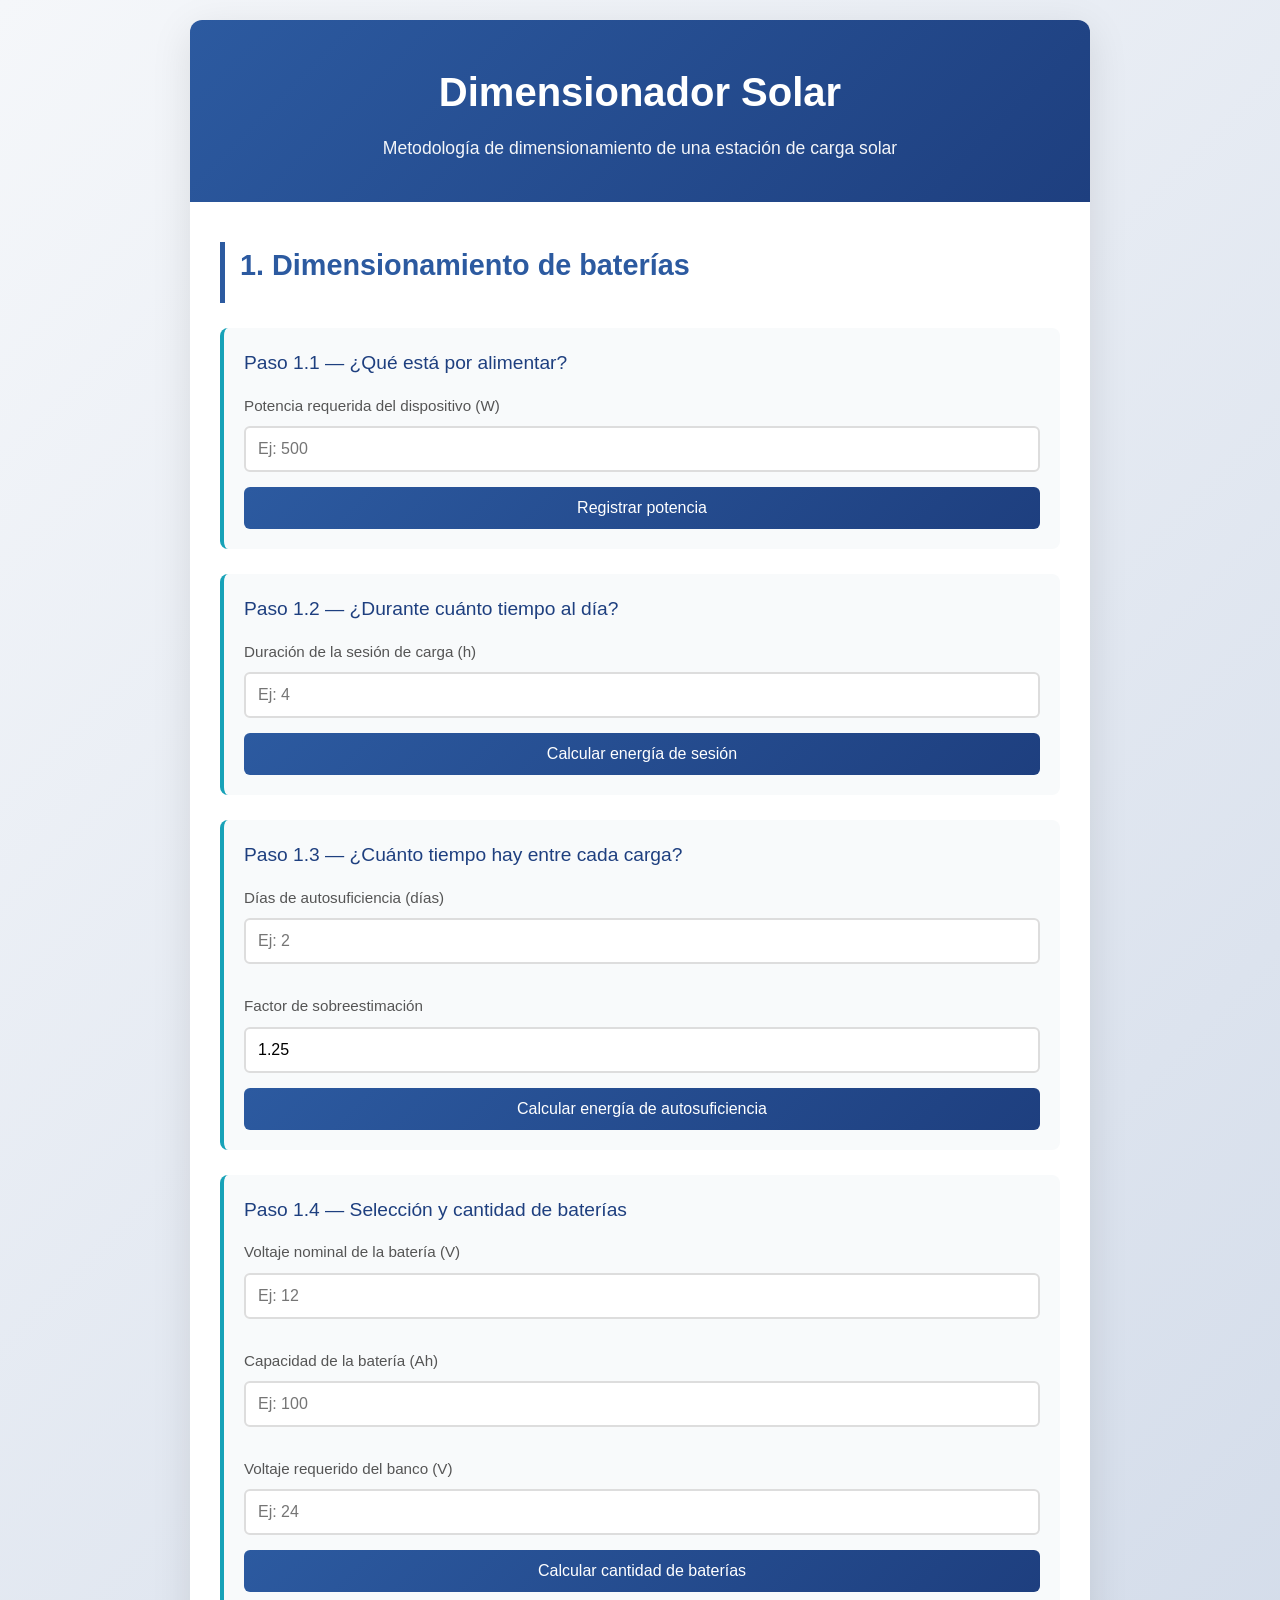
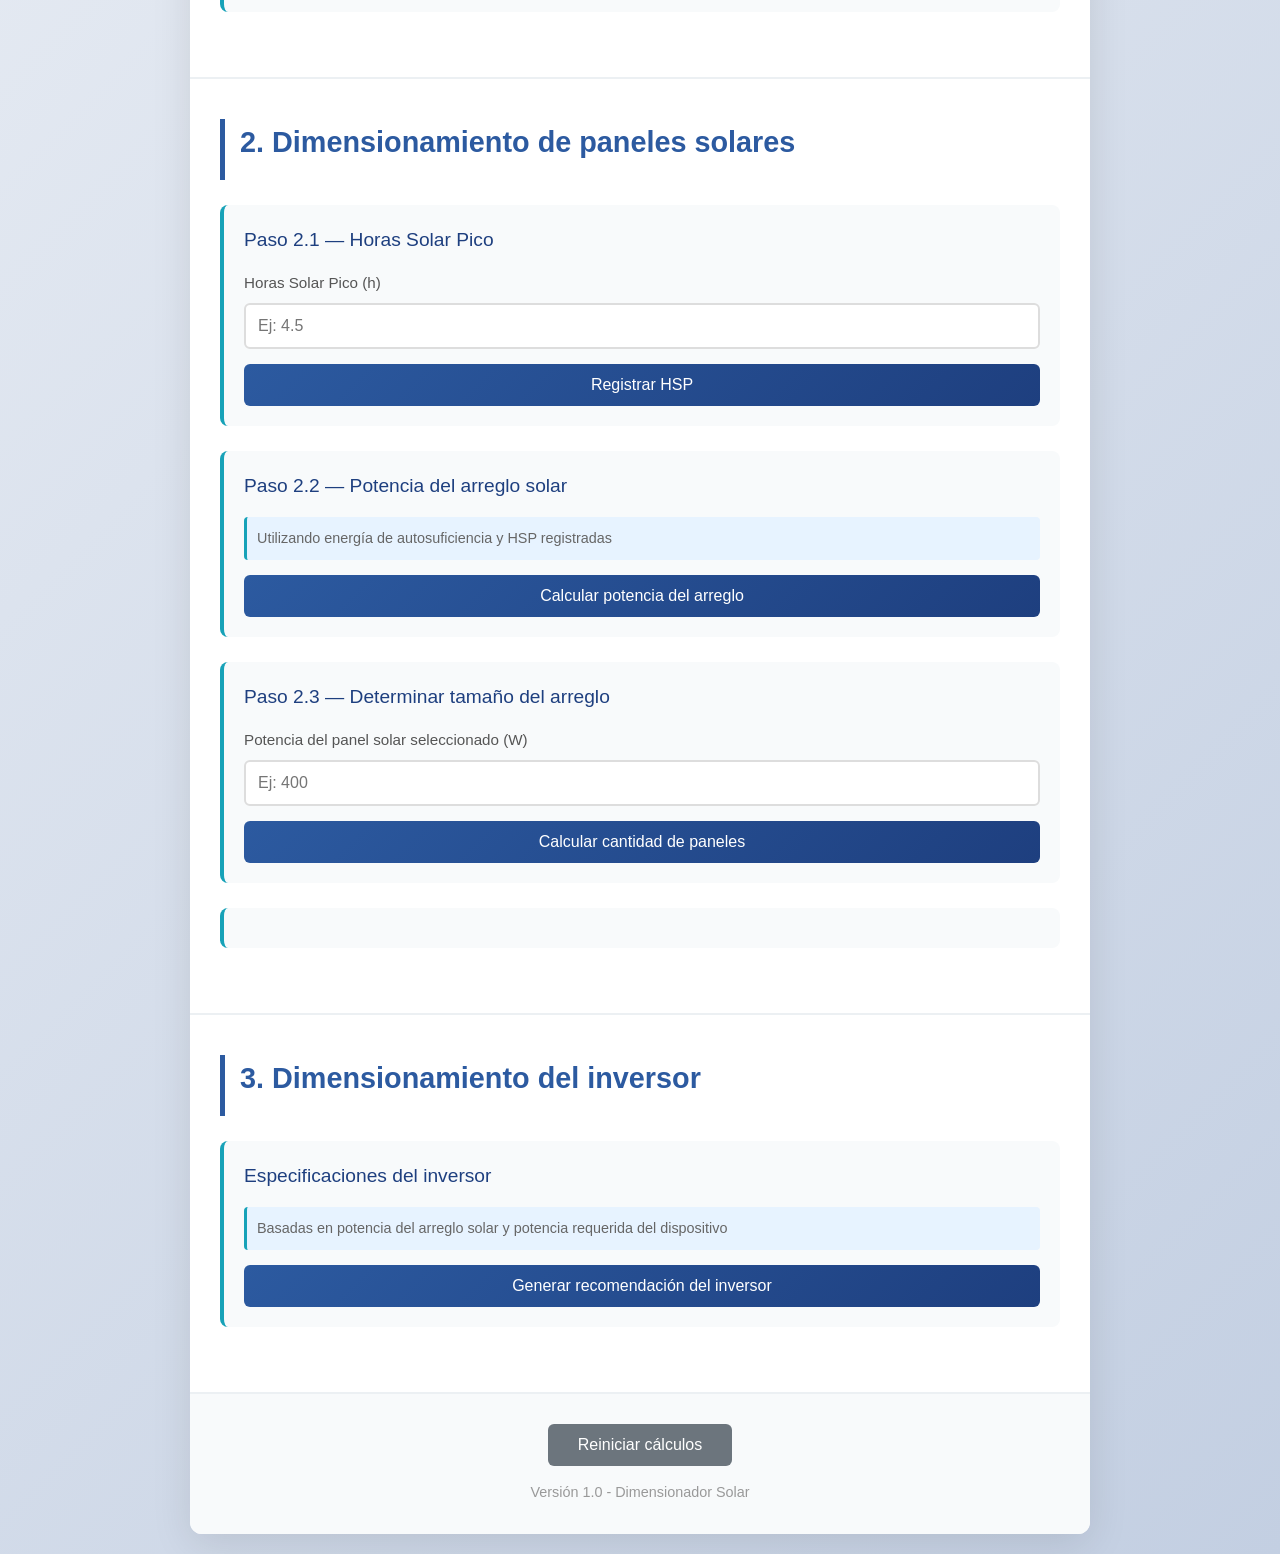
==== commit 14c17146: "Rename index (2).html to index.html" ====
--- a/index.html
+++ b/index.html
@@ -39,10 +39,25 @@
             <!-- Paso 1.3 -->
             <div class="paso">
                 <h3>Paso 1.3 — ¿Cuánto tiempo hay entre cada carga?</h3>
-                <label for="dias_autosuficiencia">Días de autosuficiencia</label>
+                <label for="dias_autosuficiencia">Días de autosuficiencia (días)</label>
                 <input type="number" id="dias_autosuficiencia" placeholder="Ej: 2" min="1" step="1">
-                <button class="btn-calcular" onclick="calcularPaso1_3()">Calcular energía requerida y recomendar batería</button>
+                <label for="factor_sobreestima">Factor de sobreestimación</label>
+                <input type="number" id="factor_sobreestima" placeholder="Ej: 1.25" min="1" step="0.01" value="1.25">
+                <button class="btn-calcular" onclick="calcularPaso1_3()">Calcular energía de autosuficiencia</button>
                 <div id="resultado-1-3" class="resultado"></div>
+            </div>
+
+            <!-- Paso 1.4 -->
+            <div class="paso">
+                <h3>Paso 1.4 — Selección y cantidad de baterías</h3>
+                <label for="V_bateria">Voltaje nominal de la batería (V)</label>
+                <input type="number" id="V_bateria" placeholder="Ej: 12" min="0" step="0.01">
+                <label for="Ah_bateria">Capacidad de la batería (Ah)</label>
+                <input type="number" id="Ah_bateria" placeholder="Ej: 100" min="0" step="0.01">
+                <label for="V_banco">Voltaje requerido del banco (V)</label>
+                <input type="number" id="V_banco" placeholder="Ej: 24" min="0" step="0.01">
+                <button class="btn-calcular" onclick="calcularPaso1_4()">Calcular cantidad de baterías</button>
+                <div id="resultado-1-4" class="resultado"></div>
             </div>
         </section>
 
@@ -69,26 +84,20 @@
 
             <!-- Paso 2.3 -->
             <div class="paso">
-                <h3>Paso 2.3 — Determinar tamaño y configuración del arreglo</h3>
-                <label for="P_panel">Potencia nominal del panel (W)</label>
+                <h3>Paso 2.3 — Determinar tamaño del arreglo</h3>
+                <label for="P_panel">Potencia del panel solar seleccionado (W)</label>
                 <input type="number" id="P_panel" placeholder="Ej: 400" min="0" step="0.01">
-                <label for="V_oc">Voltaje de circuito abierto (Voc) (V)</label>
-                <input type="number" id="V_oc" placeholder="Ej: 48.3" min="0" step="0.01">
-                <label for="V_mp">Voltaje en punto de máxima potencia (Vmp) (V)</label>
-                <input type="number" id="V_mp" placeholder="Ej: 39.4" min="0" step="0.01">
-                <label for="I_sc">Corriente de cortocircuito (Isc) (A)</label>
-                <input type="number" id="I_sc" placeholder="Ej: 10.5" min="0" step="0.01">
-                <button class="btn-calcular" onclick="calcularPaso2_3()">Calcular cantidad y arreglo de paneles</button>
+                <button class="btn-calcular" onclick="calcularPaso2_3()">Calcular cantidad de paneles</button>
                 <div id="resultado-2-3" class="resultado"></div>
             </div>
 
             <!-- Decisión sobre cantidad de paneles -->
             <div class="paso">
                 <div id="decision-paneles" class="decision" style="display:none;">
-                    <p><strong>¿La cantidad y configuración de paneles calculada es la que desea utilizar?</strong></p>
+                    <p><strong>¿La cantidad de paneles calculada es la cantidad de paneles que desea utilizar?</strong></p>
                     <div class="botones-decision">
                         <button class="btn-si" onclick="confirmarPaneles()">Sí, continuar</button>
-                        <button class="btn-no" onclick="rechazarPaneles()">No, cambiar valores</button>
+                        <button class="btn-no" onclick="rechazarPaneles()">No, cambiar potencia del panel</button>
                     </div>
                 </div>
             </div>
@@ -100,7 +109,7 @@
 
             <div class="paso">
                 <h3>Especificaciones del inversor</h3>
-                <p class="info">Basadas en potencia del arreglo solar, potencia requerida del dispositivo y parámetros eléctricos del panel</p>
+                <p class="info">Basadas en potencia del arreglo solar y potencia requerida del dispositivo</p>
                 <button class="btn-calcular" onclick="calcularPaso3()">Generar recomendación del inversor</button>
                 <div id="resultado-3" class="resultado"></div>
             </div>
@@ -109,7 +118,7 @@
         <!-- BOTÓN DE REINICIO -->
         <footer class="pie">
             <button class="btn-reiniciar" onclick="reiniciarApp()">Reiniciar cálculos</button>
-            <p class="nota">Versión 1.3 - Dimensionador Solar</p>
+            <p class="nota">Versión 1.0 - Dimensionador Solar</p>
         </footer>
     </div>
 
--- a/estilos.css
+++ b/estilos.css
@@ -257,26 +257,6 @@
     font-size: 0.85em;
 }
 
-.resultado .warning {
-    background: #fff3cd;
-    border: 1px solid #ffc107;
-    padding: 12px;
-    border-radius: 4px;
-    margin-top: 15px;
-    color: #856404;
-    font-size: 0.95em;
-}
-
-.resultado .warning strong {
-    display: block;
-    margin-bottom: 8px;
-}
-
-.resultado .warning li {
-    margin-left: 20px;
-    margin-bottom: 5px;
-}
-
 /* ANIMACIÓN */
 @keyframes slideIn {
     from {
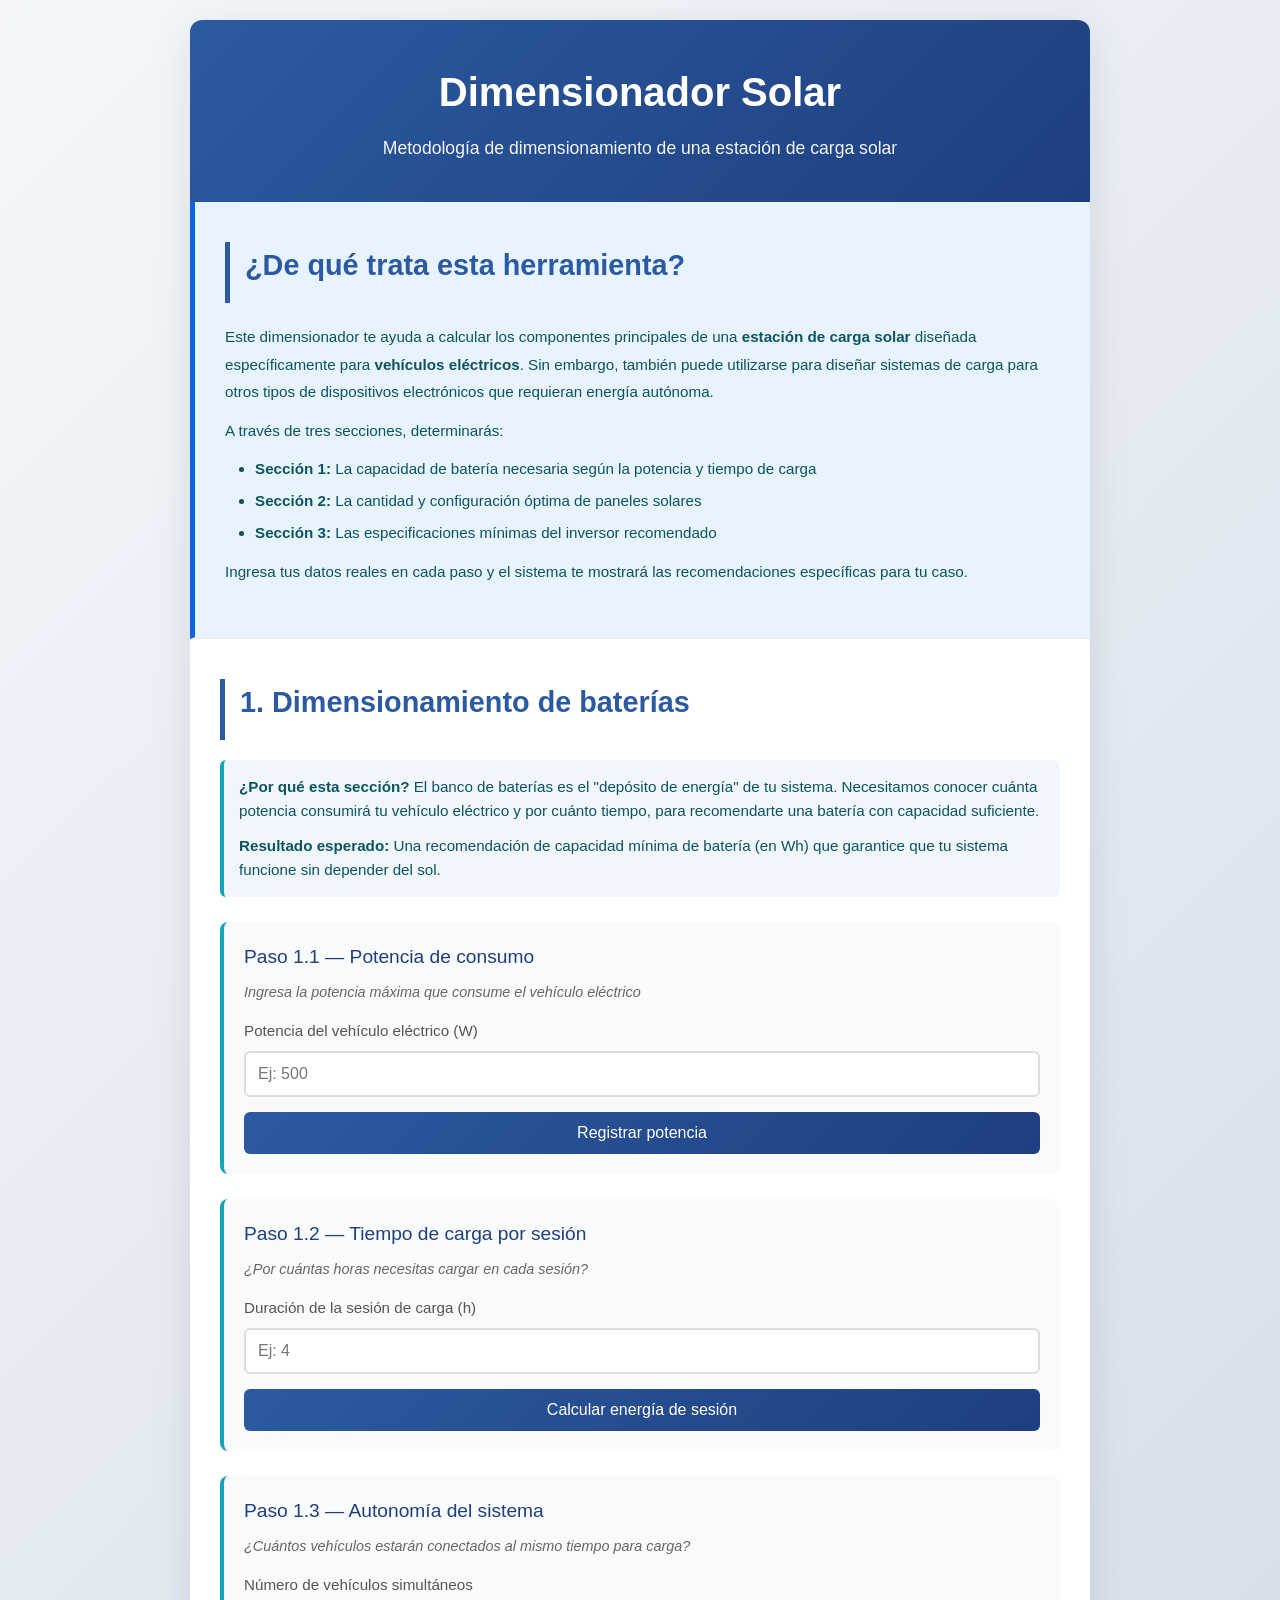
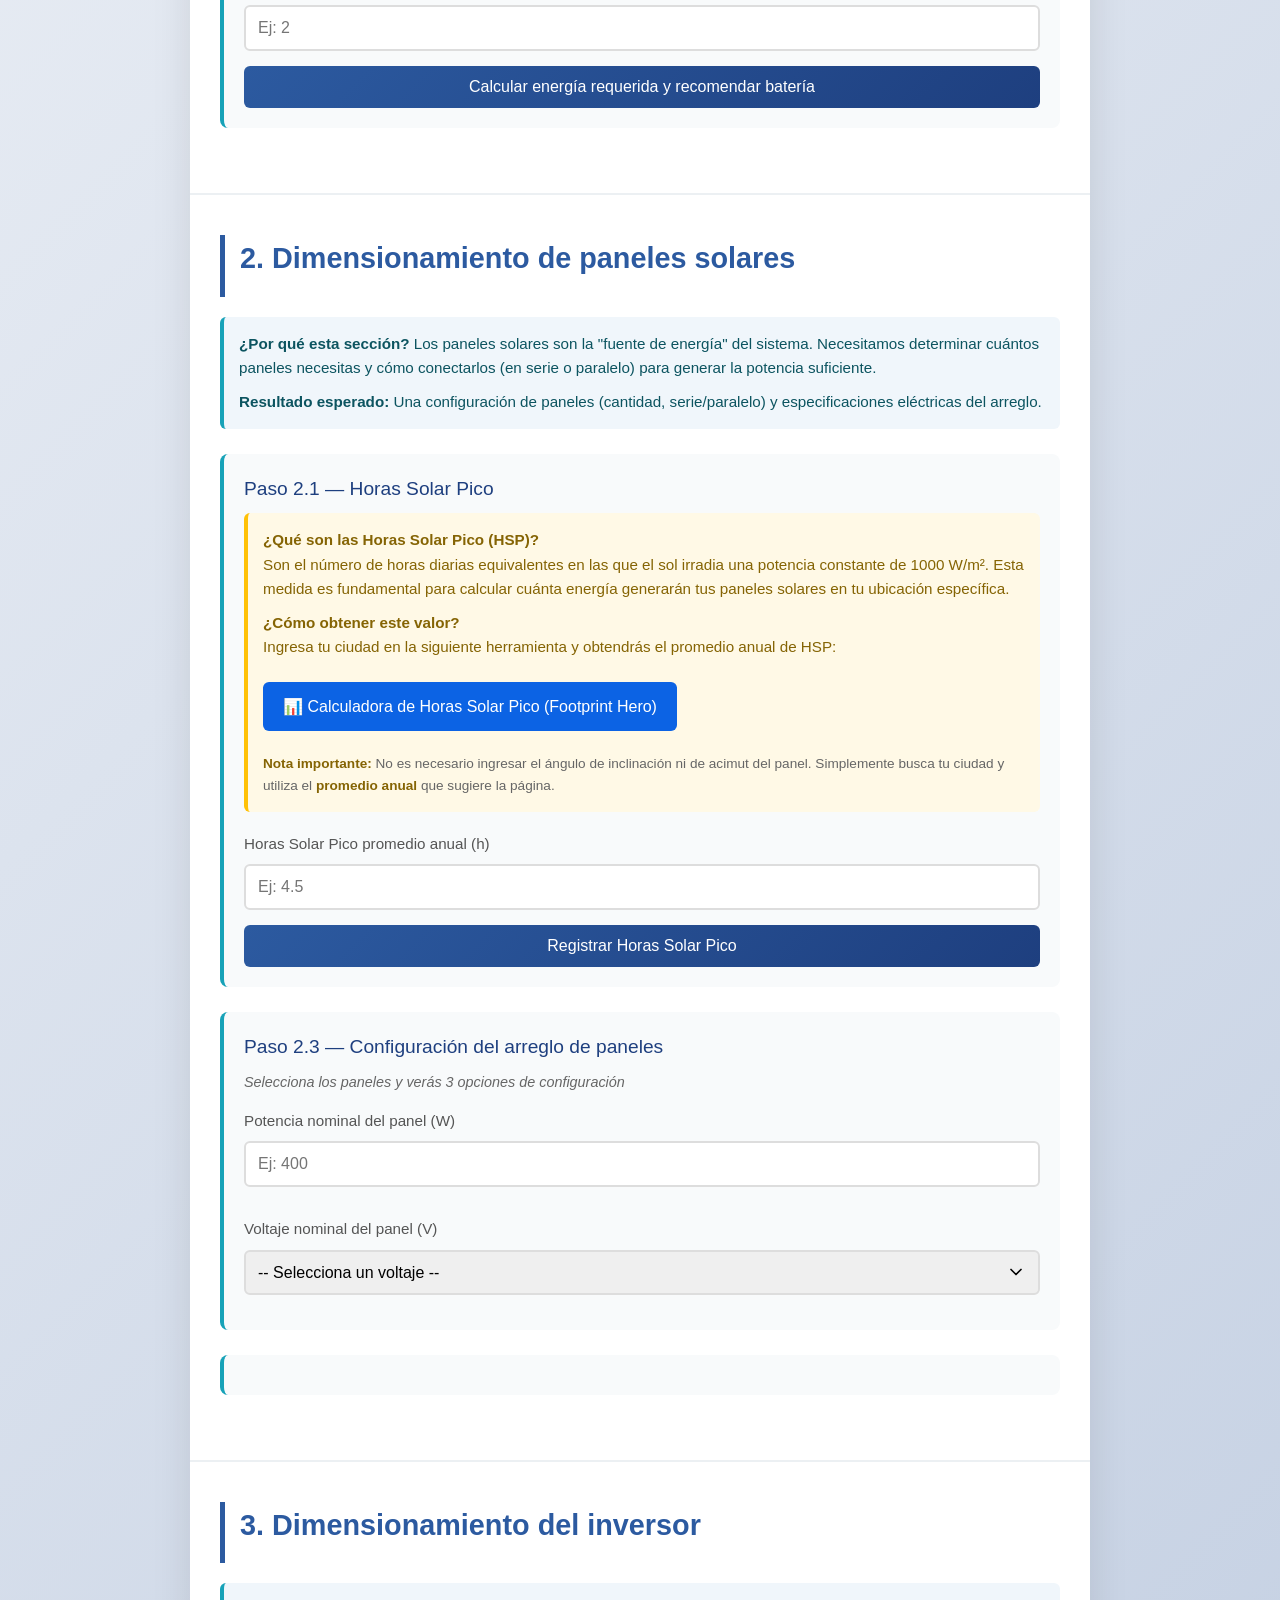
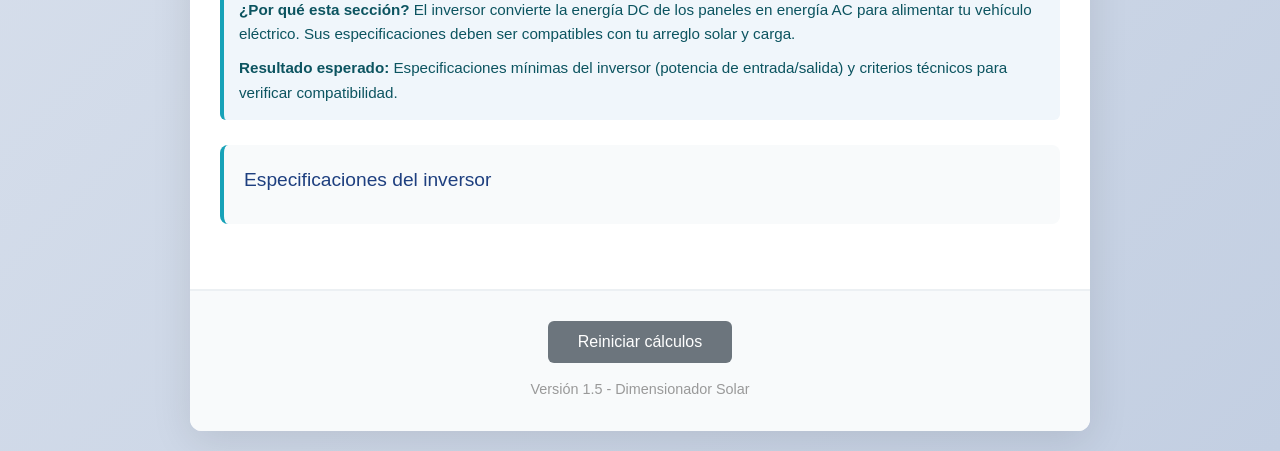
==== commit 0b4bf848: "Add files via upload" ====
--- a/index.html
+++ b/index.html
@@ -14,14 +14,48 @@
             <p class="subtitulo">Metodología de dimensionamiento de una estación de carga solar</p>
         </header>
 
+        <!-- INTRODUCCIÓN GENERAL -->
+        <section class="seccion introduccion">
+            <h2>¿De qué trata esta herramienta?</h2>
+            <p>
+                Este dimensionador te ayuda a calcular los componentes principales de una <strong>estación de carga solar</strong> 
+                diseñada específicamente para <strong>vehículos eléctricos</strong>. Sin embargo, también puede utilizarse para 
+                diseñar sistemas de carga para otros tipos de dispositivos electrónicos que requieran energía autónoma.
+            </p>
+            <p>
+                A través de tres secciones, determinarás:
+            </p>
+            <ul>
+                <li><strong>Sección 1:</strong> La capacidad de batería necesaria según la potencia y tiempo de carga</li>
+                <li><strong>Sección 2:</strong> La cantidad y configuración óptima de paneles solares</li>
+                <li><strong>Sección 3:</strong> Las especificaciones mínimas del inversor recomendado</li>
+            </ul>
+            <p>
+                Ingresa tus datos reales en cada paso y el sistema te mostrará las recomendaciones específicas para tu caso.
+            </p>
+        </section>
+
         <!-- SECCIÓN 1: DIMENSIONAMIENTO DE BATERÍAS -->
         <section class="seccion" id="seccion-baterias">
             <h2>1. Dimensionamiento de baterías</h2>
             
+            <div class="descripcion-seccion">
+                <p>
+                    <strong>¿Por qué esta sección?</strong> El banco de baterías es el "depósito de energía" de tu sistema. 
+                    Necesitamos conocer cuánta potencia consumirá tu vehículo eléctrico y por cuánto tiempo, para recomendarte 
+                    una batería con capacidad suficiente.
+                </p>
+                <p>
+                    <strong>Resultado esperado:</strong> Una recomendación de capacidad mínima de batería (en Wh) 
+                    que garantice que tu sistema funcione sin depender del sol.
+                </p>
+            </div>
+
             <!-- Paso 1.1 -->
             <div class="paso">
-                <h3>Paso 1.1 — ¿Qué está por alimentar?</h3>
-                <label for="P_dispositivo">Potencia requerida del dispositivo (W)</label>
+                <h3>Paso 1.1 — Potencia de consumo</h3>
+                <p class="subtitulo-paso">Ingresa la potencia máxima que consume el vehículo eléctrico</p>
+                <label for="P_dispositivo">Potencia del vehículo eléctrico (W)</label>
                 <input type="number" id="P_dispositivo" placeholder="Ej: 500" min="0" step="0.01">
                 <button class="btn-calcular" onclick="calcularPaso1_1()">Registrar potencia</button>
                 <div id="resultado-1-1" class="resultado"></div>
@@ -29,7 +63,8 @@
 
             <!-- Paso 1.2 -->
             <div class="paso">
-                <h3>Paso 1.2 — ¿Durante cuánto tiempo al día?</h3>
+                <h3>Paso 1.2 — Tiempo de carga por sesión</h3>
+                <p class="subtitulo-paso">¿Por cuántas horas necesitas cargar en cada sesión?</p>
                 <label for="t_sesion">Duración de la sesión de carga (h)</label>
                 <input type="number" id="t_sesion" placeholder="Ej: 4" min="0" step="0.01">
                 <button class="btn-calcular" onclick="calcularPaso1_2()">Calcular energía de sesión</button>
@@ -38,26 +73,12 @@
 
             <!-- Paso 1.3 -->
             <div class="paso">
-                <h3>Paso 1.3 — ¿Cuánto tiempo hay entre cada carga?</h3>
-                <label for="dias_autosuficiencia">Días de autosuficiencia (días)</label>
-                <input type="number" id="dias_autosuficiencia" placeholder="Ej: 2" min="1" step="1">
-                <label for="factor_sobreestima">Factor de sobreestimación</label>
-                <input type="number" id="factor_sobreestima" placeholder="Ej: 1.25" min="1" step="0.01" value="1.25">
-                <button class="btn-calcular" onclick="calcularPaso1_3()">Calcular energía de autosuficiencia</button>
+                <h3>Paso 1.3 — Autonomía del sistema</h3>
+                <p class="subtitulo-paso">¿Cuántos vehículos estarán conectados al mismo tiempo para carga?</p>
+                <label for="num_dispositivos">Número de vehículos simultáneos</label>
+                <input type="number" id="num_dispositivos" placeholder="Ej: 2" min="1" step="1">
+                <button class="btn-calcular" onclick="calcularPaso1_3()">Calcular energía requerida y recomendar batería</button>
                 <div id="resultado-1-3" class="resultado"></div>
-            </div>
-
-            <!-- Paso 1.4 -->
-            <div class="paso">
-                <h3>Paso 1.4 — Selección y cantidad de baterías</h3>
-                <label for="V_bateria">Voltaje nominal de la batería (V)</label>
-                <input type="number" id="V_bateria" placeholder="Ej: 12" min="0" step="0.01">
-                <label for="Ah_bateria">Capacidad de la batería (Ah)</label>
-                <input type="number" id="Ah_bateria" placeholder="Ej: 100" min="0" step="0.01">
-                <label for="V_banco">Voltaje requerido del banco (V)</label>
-                <input type="number" id="V_banco" placeholder="Ej: 24" min="0" step="0.01">
-                <button class="btn-calcular" onclick="calcularPaso1_4()">Calcular cantidad de baterías</button>
-                <div id="resultado-1-4" class="resultado"></div>
             </div>
         </section>
 
@@ -65,39 +86,78 @@
         <section class="seccion" id="seccion-paneles">
             <h2>2. Dimensionamiento de paneles solares</h2>
 
+            <div class="descripcion-seccion">
+                <p>
+                    <strong>¿Por qué esta sección?</strong> Los paneles solares son la "fuente de energía" del sistema. 
+                    Necesitamos determinar cuántos paneles necesitas y cómo conectarlos (en serie o paralelo) para 
+                    generar la potencia suficiente.
+                </p>
+                <p>
+                    <strong>Resultado esperado:</strong> Una configuración de paneles (cantidad, serie/paralelo) 
+                    y especificaciones eléctricas del arreglo.
+                </p>
+            </div>
+
             <!-- Paso 2.1 -->
             <div class="paso">
                 <h3>Paso 2.1 — Horas Solar Pico</h3>
-                <label for="HSP">Horas Solar Pico (h)</label>
+                
+                <div class="explicacion-hsp">
+                    <p>
+                        <strong>¿Qué son las Horas Solar Pico (HSP)?</strong><br>
+                        Son el número de horas diarias equivalentes en las que el sol irradia una potencia constante de 1000 W/m². 
+                        Esta medida es fundamental para calcular cuánta energía generarán tus paneles solares en tu ubicación específica.
+                    </p>
+                    <p>
+                        <strong>¿Cómo obtener este valor?</strong><br>
+                        Ingresa tu ciudad en la siguiente herramienta y obtendrás el promedio anual de HSP:
+                    </p>
+                    <a href="https://footprinthero.com/peak-sun-hours-calculator#how-to-calculate-peak-sun-hours" target="_blank" class="enlace-externo">
+                        📊 Calculadora de Horas Solar Pico (Footprint Hero)
+                    </a>
+                    <p style="font-size: 0.85em; color: #666; margin-top: 10px;">
+                        <strong>Nota importante:</strong> No es necesario ingresar el ángulo de inclinación ni de acimut del panel. 
+                        Simplemente busca tu ciudad y utiliza el <strong>promedio anual</strong> que sugiere la página.
+                    </p>
+                </div>
+
+                <label for="HSP">Horas Solar Pico promedio anual (h)</label>
                 <input type="number" id="HSP" placeholder="Ej: 4.5" min="0" step="0.01">
-                <button class="btn-calcular" onclick="calcularPaso2_1()">Registrar HSP</button>
+                <button class="btn-calcular" onclick="registrarHSP()">Registrar Horas Solar Pico</button>
                 <div id="resultado-2-1" class="resultado"></div>
             </div>
 
-            <!-- Paso 2.2 -->
-            <div class="paso">
+            <!-- Paso 2.2 — Se muestra automáticamente cuando se registra HSP -->
+            <div class="paso" id="paso-2-2" style="display: none;">
                 <h3>Paso 2.2 — Potencia del arreglo solar</h3>
-                <p class="info">Utilizando energía de autosuficiencia y HSP registradas</p>
-                <button class="btn-calcular" onclick="calcularPaso2_2()">Calcular potencia del arreglo</button>
+                <p class="subtitulo-paso">Cálculo automático basado en energía requerida y Horas Solar Pico</p>
                 <div id="resultado-2-2" class="resultado"></div>
             </div>
 
             <!-- Paso 2.3 -->
             <div class="paso">
-                <h3>Paso 2.3 — Determinar tamaño del arreglo</h3>
-                <label for="P_panel">Potencia del panel solar seleccionado (W)</label>
-                <input type="number" id="P_panel" placeholder="Ej: 400" min="0" step="0.01">
-                <button class="btn-calcular" onclick="calcularPaso2_3()">Calcular cantidad de paneles</button>
+                <h3>Paso 2.3 — Configuración del arreglo de paneles</h3>
+                <p class="subtitulo-paso">Selecciona los paneles y verás 3 opciones de configuración</p>
+                <label for="P_panel">Potencia nominal del panel (W)</label>
+                <input type="number" id="P_panel" placeholder="Ej: 400" min="0" step="0.01" onchange="autoCalcularPaso2_3()">
+                
+                <label for="V_nominal">Voltaje nominal del panel (V)</label>
+                <select id="V_nominal" onchange="autoCalcularPaso2_3()">
+                    <option value="">-- Selecciona un voltaje --</option>
+                    <option value="12">12 V</option>
+                    <option value="24">24 V</option>
+                    <option value="48">48 V</option>
+                </select>
+                
                 <div id="resultado-2-3" class="resultado"></div>
             </div>
 
-            <!-- Decisión sobre cantidad de paneles -->
+            <!-- Selección de opciones -->
             <div class="paso">
-                <div id="decision-paneles" class="decision" style="display:none;">
-                    <p><strong>¿La cantidad de paneles calculada es la cantidad de paneles que desea utilizar?</strong></p>
-                    <div class="botones-decision">
-                        <button class="btn-si" onclick="confirmarPaneles()">Sí, continuar</button>
-                        <button class="btn-no" onclick="rechazarPaneles()">No, cambiar potencia del panel</button>
+                <div id="selector-opciones" style="display:none;">
+                    <p style="font-weight: 600; margin-bottom: 15px;">Selecciona la configuración que prefieras:</p>
+                    <div id="opciones-container" style="display: grid; gap: 15px;">
+                        <!-- Las opciones se generarán dinámicamente aquí -->
                     </div>
                 </div>
             </div>
@@ -107,10 +167,20 @@
         <section class="seccion" id="seccion-inversor">
             <h2>3. Dimensionamiento del inversor</h2>
 
+            <div class="descripcion-seccion">
+                <p>
+                    <strong>¿Por qué esta sección?</strong> El inversor convierte la energía DC de los paneles 
+                    en energía AC para alimentar tu vehículo eléctrico. Sus especificaciones deben ser compatibles 
+                    con tu arreglo solar y carga.
+                </p>
+                <p>
+                    <strong>Resultado esperado:</strong> Especificaciones mínimas del inversor (potencia de entrada/salida) 
+                    y criterios técnicos para verificar compatibilidad.
+                </p>
+            </div>
+
             <div class="paso">
                 <h3>Especificaciones del inversor</h3>
-                <p class="info">Basadas en potencia del arreglo solar y potencia requerida del dispositivo</p>
-                <button class="btn-calcular" onclick="calcularPaso3()">Generar recomendación del inversor</button>
                 <div id="resultado-3" class="resultado"></div>
             </div>
         </section>
@@ -118,7 +188,7 @@
         <!-- BOTÓN DE REINICIO -->
         <footer class="pie">
             <button class="btn-reiniciar" onclick="reiniciarApp()">Reiniciar cálculos</button>
-            <p class="nota">Versión 1.0 - Dimensionador Solar</p>
+            <p class="nota">Versión 1.5 - Dimensionador Solar</p>
         </footer>
     </div>
 
--- a/estilos.css
+++ b/estilos.css
@@ -42,6 +42,38 @@
     font-weight: 300;
 }
 
+/* INTRODUCCIÓN */
+.introduccion {
+    background: #e7f3ff;
+    border-left: 5px solid #0c63e4;
+    padding: 30px;
+}
+
+.introduccion h2 {
+    color: #0c63e4;
+    margin-bottom: 15px;
+    font-size: 1.5em;
+}
+
+.introduccion p {
+    margin-bottom: 12px;
+    color: #0c5460;
+    font-size: 0.95em;
+    line-height: 1.8;
+}
+
+.introduccion ul {
+    margin-left: 30px;
+    margin-top: 12px;
+    margin-bottom: 12px;
+}
+
+.introduccion li {
+    margin-bottom: 8px;
+    color: #0c5460;
+    font-size: 0.95em;
+}
+
 /* SECCIONES */
 .seccion {
     padding: 40px 30px;
@@ -55,10 +87,77 @@
 .seccion h2 {
     font-size: 1.8em;
     color: #2c5aa0;
-    margin-bottom: 25px;
+    margin-bottom: 20px;
     padding-bottom: 15px;
     border-left: 5px solid #2c5aa0;
     padding-left: 15px;
+}
+
+/* DESCRIPCIÓN DE SECCIÓN */
+.descripcion-seccion {
+    background: #f0f6fb;
+    border-left: 4px solid #17a2b8;
+    padding: 15px;
+    border-radius: 6px;
+    margin-bottom: 25px;
+}
+
+.descripcion-seccion p {
+    margin-bottom: 10px;
+    color: #0c5460;
+    font-size: 0.95em;
+    line-height: 1.6;
+}
+
+.descripcion-seccion p:last-child {
+    margin-bottom: 0;
+}
+
+.descripcion-seccion strong {
+    color: #0c5460;
+}
+
+/* EXPLICACIÓN HSP */
+.explicacion-hsp {
+    background: #fff9e6;
+    border-left: 4px solid #ffc107;
+    padding: 15px;
+    border-radius: 6px;
+    margin-bottom: 20px;
+}
+
+.explicacion-hsp p {
+    margin-bottom: 10px;
+    color: #856404;
+    font-size: 0.95em;
+    line-height: 1.6;
+}
+
+.explicacion-hsp p:last-child {
+    margin-bottom: 0;
+}
+
+.explicacion-hsp strong {
+    color: #856404;
+}
+
+/* ENLACE EXTERNO */
+.enlace-externo {
+    display: inline-block;
+    background: #0c63e4;
+    color: white;
+    padding: 12px 20px;
+    border-radius: 6px;
+    text-decoration: none;
+    font-weight: 500;
+    transition: all 0.3s ease;
+    margin: 12px 0;
+}
+
+.enlace-externo:hover {
+    background: #0a4fb0;
+    transform: translateY(-2px);
+    box-shadow: 0 4px 12px rgba(12, 99, 228, 0.3);
 }
 
 /* PASOS */
@@ -78,8 +177,15 @@
 .paso h3 {
     font-size: 1.2em;
     color: #1e3f7f;
+    margin-bottom: 8px;
+    font-weight: 500;
+}
+
+.paso .subtitulo-paso {
+    font-size: 0.9em;
+    color: #666;
     margin-bottom: 15px;
-    font-weight: 500;
+    font-style: italic;
 }
 
 .paso label {
@@ -91,7 +197,8 @@
     font-size: 0.95em;
 }
 
-.paso input {
+.paso input,
+.paso select {
     width: 100%;
     padding: 12px;
     margin-bottom: 15px;
@@ -99,9 +206,11 @@
     border-radius: 6px;
     font-size: 1em;
     transition: border-color 0.3s ease;
-}
-
-.paso input:focus {
+    font-family: 'Segoe UI', Tahoma, Geneva, Verdana, sans-serif;
+}
+
+.paso input:focus,
+.paso select:focus {
     outline: none;
     border-color: #2c5aa0;
     background-color: #f0f6fb;
@@ -111,14 +220,14 @@
     border-color: #dc3545;
 }
 
-.paso .info {
-    font-size: 0.9em;
-    color: #666;
-    background-color: #e7f3ff;
-    padding: 10px;
-    border-radius: 4px;
-    margin-bottom: 15px;
-    border-left: 3px solid #17a2b8;
+.paso select {
+    cursor: pointer;
+    appearance: none;
+    background-image: url("data:image/svg+xml;charset=UTF-8,%3csvg xmlns='http://www.w3.org/2000/svg' viewBox='0 0 24 24' fill='none' stroke='currentColor' stroke-width='2' stroke-linecap='round' stroke-linejoin='round'%3e%3cpolyline points='6 9 12 15 18 9'%3e%3c/polyline%3e%3c/svg%3e");
+    background-repeat: no-repeat;
+    background-position: right 12px center;
+    background-size: 20px;
+    padding-right: 40px;
 }
 
 /* BOTONES */
@@ -148,60 +257,6 @@
     background: #ccc;
     cursor: not-allowed;
     transform: none;
-}
-
-/* DECISIÓN */
-.decision {
-    background: #fff3cd;
-    border: 2px solid #ffc107;
-    padding: 20px;
-    border-radius: 8px;
-    margin-top: 20px;
-}
-
-.decision p {
-    font-weight: 600;
-    color: #856404;
-    margin-bottom: 15px;
-    font-size: 1.05em;
-}
-
-.botones-decision {
-    display: flex;
-    gap: 15px;
-}
-
-.btn-si, .btn-no {
-    flex: 1;
-    padding: 12px;
-    border: none;
-    border-radius: 6px;
-    font-size: 1em;
-    font-weight: 600;
-    cursor: pointer;
-    transition: all 0.3s ease;
-}
-
-.btn-si {
-    background: #28a745;
-    color: white;
-}
-
-.btn-si:hover {
-    background: #218838;
-    transform: translateY(-2px);
-    box-shadow: 0 6px 20px rgba(40, 167, 69, 0.3);
-}
-
-.btn-no {
-    background: #dc3545;
-    color: white;
-}
-
-.btn-no:hover {
-    background: #c82333;
-    transform: translateY(-2px);
-    box-shadow: 0 6px 20px rgba(220, 53, 69, 0.3);
 }
 
 /* RESULTADOS */
@@ -226,6 +281,12 @@
     color: #721c24;
 }
 
+.resultado.warning {
+    background: #fff3cd;
+    border-color: #ffc107;
+    color: #856404;
+}
+
 .resultado h4 {
     margin-bottom: 12px;
     font-size: 1.1em;
@@ -257,6 +318,115 @@
     font-size: 0.85em;
 }
 
+/* OPCIONES DE ARREGLO */
+.opcion-arreglo {
+    background: white;
+    border: 2px solid #ddd;
+    border-radius: 8px;
+    padding: 20px;
+    cursor: pointer;
+    transition: all 0.3s ease;
+    position: relative;
+}
+
+.opcion-arreglo:hover {
+    border-color: #2c5aa0;
+    box-shadow: 0 4px 15px rgba(44, 90, 160, 0.15);
+    transform: translateY(-2px);
+}
+
+.opcion-arreglo.seleccionada {
+    background: #d4edda;
+    border-color: #28a745;
+    box-shadow: 0 4px 15px rgba(40, 167, 69, 0.2);
+}
+
+.opcion-arreglo h4 {
+    color: #1e3f7f;
+    font-size: 1.1em;
+    margin-bottom: 12px;
+    font-weight: 600;
+}
+
+.opcion-arreglo .advertencia {
+    background: #fff3cd;
+    border-left: 3px solid #ffc107;
+    padding: 8px 12px;
+    border-radius: 4px;
+    font-size: 0.85em;
+    color: #856404;
+    margin-bottom: 12px;
+}
+
+.opcion-arreglo .detalle {
+    display: grid;
+    grid-template-columns: 1fr 1fr;
+    gap: 12px;
+    margin-bottom: 12px;
+    font-size: 0.95em;
+}
+
+.opcion-arreglo .detalle-item {
+    background: #f8fafb;
+    padding: 10px;
+    border-radius: 4px;
+    border-left: 3px solid #17a2b8;
+}
+
+.opcion-arreglo .detalle-item label {
+    font-weight: 600;
+    color: #555;
+    font-size: 0.85em;
+}
+
+.opcion-arreglo .detalle-item .valor {
+    font-weight: 700;
+    color: #2c5aa0;
+    font-size: 1em;
+    margin-top: 4px;
+}
+
+.opcion-arreglo .btn-seleccionar {
+    background: #2c5aa0;
+    color: white;
+    border: none;
+    padding: 10px 20px;
+    border-radius: 6px;
+    cursor: pointer;
+    font-weight: 500;
+    transition: all 0.3s ease;
+    width: 100%;
+    margin-top: 12px;
+}
+
+.opcion-arreglo .btn-seleccionar:hover {
+    background: #1e3f7f;
+    transform: translateY(-2px);
+    box-shadow: 0 4px 12px rgba(44, 90, 160, 0.3);
+}
+
+.opcion-arreglo .btn-seleccionar:disabled {
+    background: #28a745;
+    cursor: default;
+    transform: none;
+}
+
+.opcion-arreglo .btn-seleccionar:disabled::after {
+    content: " ✓ Seleccionada";
+}
+
+/* DESCRIPCIÓN DE OPCIONES */
+.descripcion-opciones {
+    background: #e8f4f8;
+    border-left: 4px solid #17a2b8;
+    padding: 15px;
+    border-radius: 6px;
+    margin-bottom: 20px;
+    font-size: 0.95em;
+    color: #0c5460;
+    line-height: 1.6;
+}
+
 /* ANIMACIÓN */
 @keyframes slideIn {
     from {
@@ -327,12 +497,13 @@
         font-size: 1.1em;
     }
 
-    .botones-decision {
-        flex-direction: column;
-    }
-
-    .btn-si, .btn-no {
-        width: 100%;
+    .opcion-arreglo .detalle {
+        grid-template-columns: 1fr;
+    }
+
+    .enlace-externo {
+        display: block;
+        text-align: center;
     }
 }
 
@@ -353,6 +524,14 @@
         font-size: 0.9em;
     }
 
+    .introduccion {
+        padding: 20px;
+    }
+
+    .introduccion h2 {
+        font-size: 1.2em;
+    }
+
     .seccion {
         padding: 15px;
     }
@@ -375,7 +554,8 @@
         font-size: 0.9em;
     }
 
-    .paso input {
+    .paso input,
+    .paso select {
         padding: 10px;
         font-size: 16px;
     }
@@ -384,4 +564,30 @@
         padding: 15px;
         font-size: 0.9em;
     }
-}
+
+    .opcion-arreglo {
+        padding: 15px;
+    }
+
+    .opcion-arreglo h4 {
+        font-size: 1em;
+    }
+
+    .opcion-arreglo .detalle {
+        gap: 8px;
+    }
+
+    .opcion-arreglo .detalle-item {
+        padding: 8px;
+        font-size: 0.85em;
+    }
+
+    .explicacion-hsp {
+        padding: 12px;
+    }
+
+    .enlace-externo {
+        padding: 10px 15px;
+        font-size: 0.9em;
+    }
+}
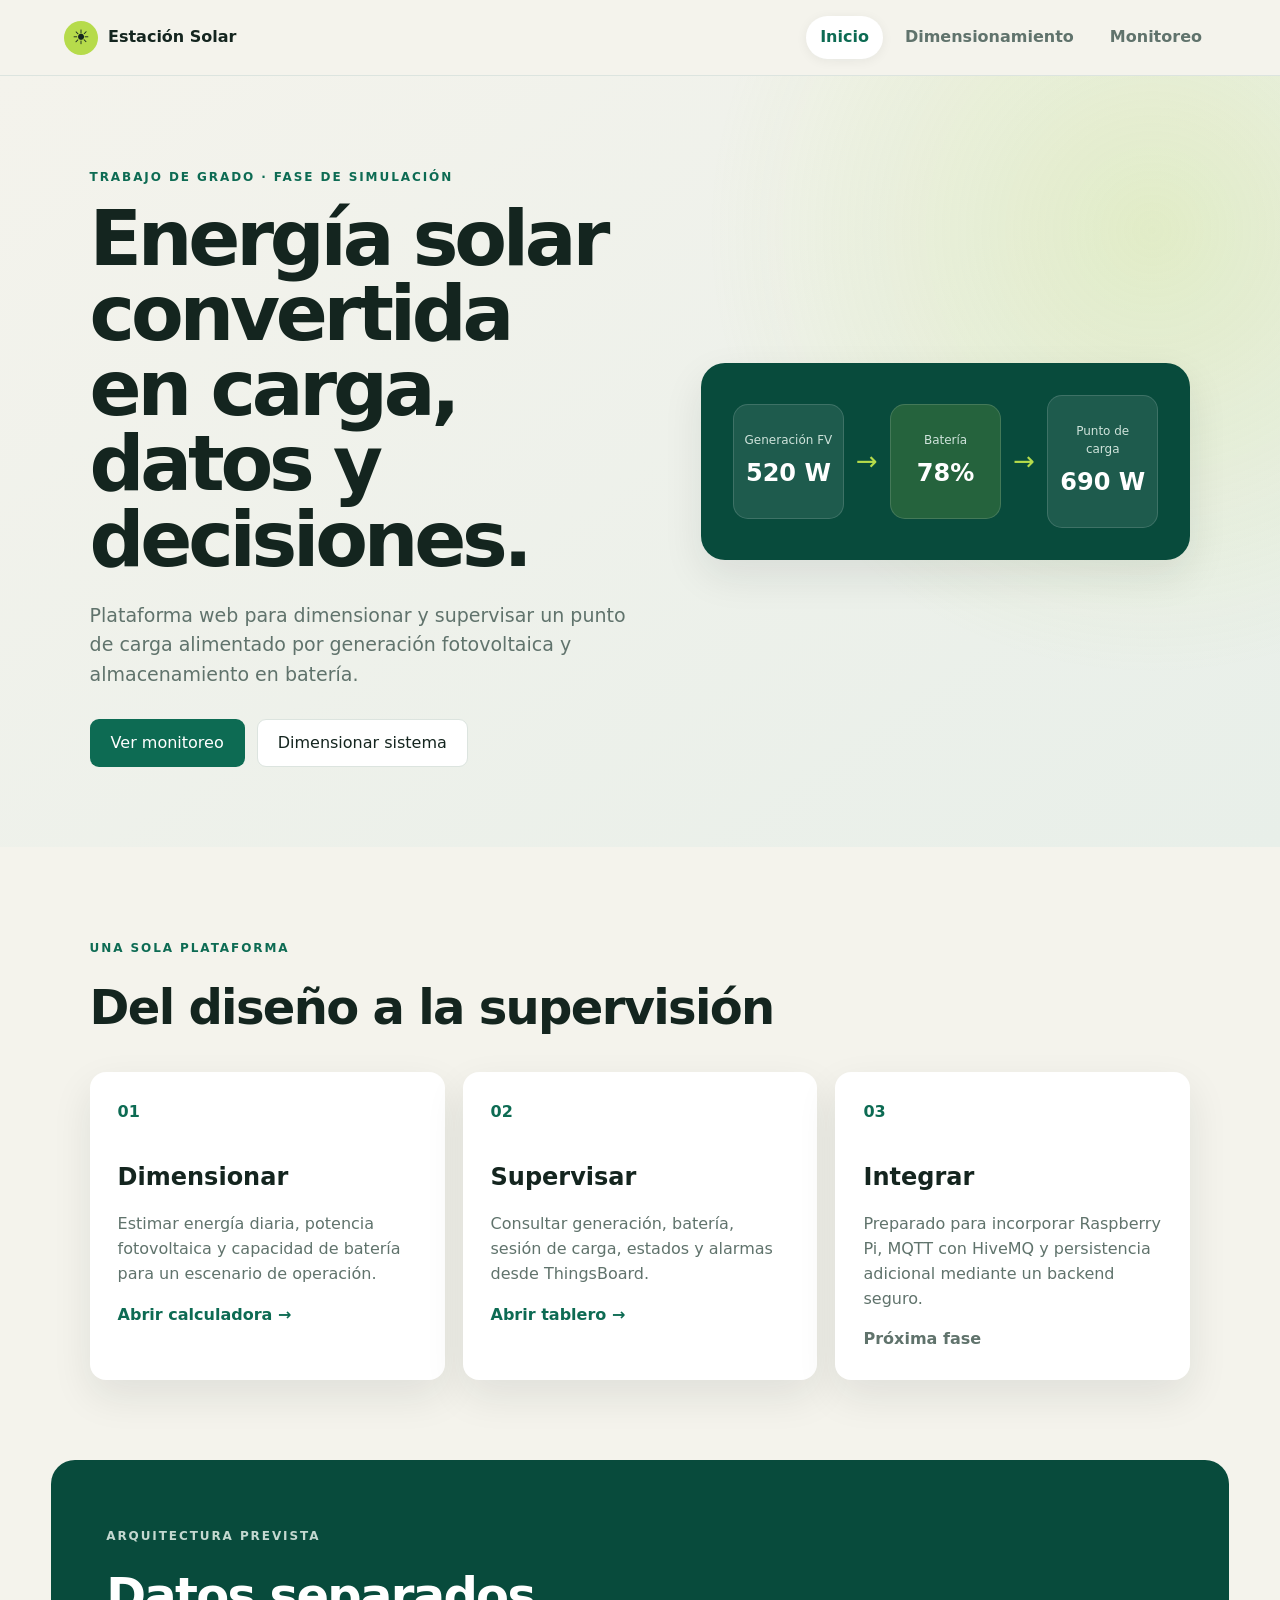
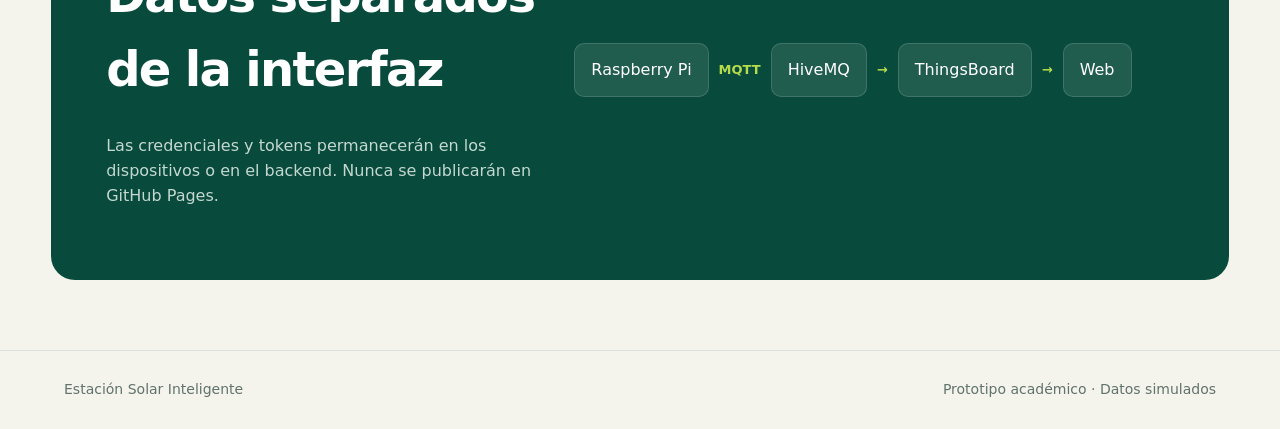
==== commit ce02ce52: "Add files via upload" ====
--- a/index.html
+++ b/index.html
@@ -1,197 +1,44 @@
-<!DOCTYPE html>
+<!doctype html>
 <html lang="es">
 <head>
-    <meta charset="UTF-8">
-    <meta name="viewport" content="width=device-width, initial-scale=1.0">
-    <title>Dimensionador Solar</title>
-    <link rel="stylesheet" href="estilos.css">
+  <meta charset="utf-8">
+  <meta name="viewport" content="width=device-width,initial-scale=1">
+  <meta name="description" content="Sistema de gestión y supervisión de una estación de carga solar.">
+  <title>Estación Solar Inteligente</title>
+  <link rel="stylesheet" href="styles.css">
 </head>
 <body>
-    <div class="contenedor-principal">
-        <!-- ENCABEZADO -->
-        <header class="encabezado">
-            <h1>Dimensionador Solar</h1>
-            <p class="subtitulo">Metodología de dimensionamiento de una estación de carga solar</p>
-        </header>
-
-        <!-- INTRODUCCIÓN GENERAL -->
-        <section class="seccion introduccion">
-            <h2>¿De qué trata esta herramienta?</h2>
-            <p>
-                Este dimensionador te ayuda a calcular los componentes principales de una <strong>estación de carga solar</strong> 
-                diseñada específicamente para <strong>vehículos eléctricos</strong>. Sin embargo, también puede utilizarse para 
-                diseñar sistemas de carga para otros tipos de dispositivos electrónicos que requieran energía autónoma.
-            </p>
-            <p>
-                A través de tres secciones, determinarás:
-            </p>
-            <ul>
-                <li><strong>Sección 1:</strong> La capacidad de batería necesaria según la potencia y tiempo de carga</li>
-                <li><strong>Sección 2:</strong> La cantidad y configuración óptima de paneles solares</li>
-                <li><strong>Sección 3:</strong> Las especificaciones mínimas del inversor recomendado</li>
-            </ul>
-            <p>
-                Ingresa tus datos reales en cada paso y el sistema te mostrará las recomendaciones específicas para tu caso.
-            </p>
-        </section>
-
-        <!-- SECCIÓN 1: DIMENSIONAMIENTO DE BATERÍAS -->
-        <section class="seccion" id="seccion-baterias">
-            <h2>1. Dimensionamiento de baterías</h2>
-            
-            <div class="descripcion-seccion">
-                <p>
-                    <strong>¿Por qué esta sección?</strong> El banco de baterías es el "depósito de energía" de tu sistema. 
-                    Necesitamos conocer cuánta potencia consumirá tu vehículo eléctrico y por cuánto tiempo, para recomendarte 
-                    una batería con capacidad suficiente.
-                </p>
-                <p>
-                    <strong>Resultado esperado:</strong> Una recomendación de capacidad mínima de batería (en Wh) 
-                    que garantice que tu sistema funcione sin depender del sol.
-                </p>
-            </div>
-
-            <!-- Paso 1.1 -->
-            <div class="paso">
-                <h3>Paso 1.1 — Potencia de consumo</h3>
-                <p class="subtitulo-paso">Ingresa la potencia máxima que consume el vehículo eléctrico</p>
-                <label for="P_dispositivo">Potencia del vehículo eléctrico (W)</label>
-                <input type="number" id="P_dispositivo" placeholder="Ej: 500" min="0" step="0.01">
-                <button class="btn-calcular" onclick="calcularPaso1_1()">Registrar potencia</button>
-                <div id="resultado-1-1" class="resultado"></div>
-            </div>
-
-            <!-- Paso 1.2 -->
-            <div class="paso">
-                <h3>Paso 1.2 — Tiempo de carga por sesión</h3>
-                <p class="subtitulo-paso">¿Por cuántas horas necesitas cargar en cada sesión?</p>
-                <label for="t_sesion">Duración de la sesión de carga (h)</label>
-                <input type="number" id="t_sesion" placeholder="Ej: 4" min="0" step="0.01">
-                <button class="btn-calcular" onclick="calcularPaso1_2()">Calcular energía de sesión</button>
-                <div id="resultado-1-2" class="resultado"></div>
-            </div>
-
-            <!-- Paso 1.3 -->
-            <div class="paso">
-                <h3>Paso 1.3 — Autonomía del sistema</h3>
-                <p class="subtitulo-paso">¿Cuántos vehículos estarán conectados al mismo tiempo para carga?</p>
-                <label for="num_dispositivos">Número de vehículos simultáneos</label>
-                <input type="number" id="num_dispositivos" placeholder="Ej: 2" min="1" step="1">
-                <button class="btn-calcular" onclick="calcularPaso1_3()">Calcular energía requerida y recomendar batería</button>
-                <div id="resultado-1-3" class="resultado"></div>
-            </div>
-        </section>
-
-        <!-- SECCIÓN 2: DIMENSIONAMIENTO DE PANELES -->
-        <section class="seccion" id="seccion-paneles">
-            <h2>2. Dimensionamiento de paneles solares</h2>
-
-            <div class="descripcion-seccion">
-                <p>
-                    <strong>¿Por qué esta sección?</strong> Los paneles solares son la "fuente de energía" del sistema. 
-                    Necesitamos determinar cuántos paneles necesitas y cómo conectarlos (en serie o paralelo) para 
-                    generar la potencia suficiente.
-                </p>
-                <p>
-                    <strong>Resultado esperado:</strong> Una configuración de paneles (cantidad, serie/paralelo) 
-                    y especificaciones eléctricas del arreglo.
-                </p>
-            </div>
-
-            <!-- Paso 2.1 -->
-            <div class="paso">
-                <h3>Paso 2.1 — Horas Solar Pico</h3>
-                
-                <div class="explicacion-hsp">
-                    <p>
-                        <strong>¿Qué son las Horas Solar Pico (HSP)?</strong><br>
-                        Son el número de horas diarias equivalentes en las que el sol irradia una potencia constante de 1000 W/m². 
-                        Esta medida es fundamental para calcular cuánta energía generarán tus paneles solares en tu ubicación específica.
-                    </p>
-                    <p>
-                        <strong>¿Cómo obtener este valor?</strong><br>
-                        Ingresa tu ciudad en la siguiente herramienta y obtendrás el promedio anual de HSP:
-                    </p>
-                    <a href="https://footprinthero.com/peak-sun-hours-calculator#how-to-calculate-peak-sun-hours" target="_blank" class="enlace-externo">
-                        📊 Calculadora de Horas Solar Pico (Footprint Hero)
-                    </a>
-                    <p style="font-size: 0.85em; color: #666; margin-top: 10px;">
-                        <strong>Nota importante:</strong> No es necesario ingresar el ángulo de inclinación ni de acimut del panel. 
-                        Simplemente busca tu ciudad y utiliza el <strong>promedio anual</strong> que sugiere la página.
-                    </p>
-                </div>
-
-                <label for="HSP">Horas Solar Pico promedio anual (h)</label>
-                <input type="number" id="HSP" placeholder="Ej: 4.5" min="0" step="0.01">
-                <button class="btn-calcular" onclick="registrarHSP()">Registrar Horas Solar Pico</button>
-                <div id="resultado-2-1" class="resultado"></div>
-            </div>
-
-            <!-- Paso 2.2 — Se muestra automáticamente cuando se registra HSP -->
-            <div class="paso" id="paso-2-2" style="display: none;">
-                <h3>Paso 2.2 — Potencia del arreglo solar</h3>
-                <p class="subtitulo-paso">Cálculo automático basado en energía requerida y Horas Solar Pico</p>
-                <div id="resultado-2-2" class="resultado"></div>
-            </div>
-
-            <!-- Paso 2.3 -->
-            <div class="paso">
-                <h3>Paso 2.3 — Configuración del arreglo de paneles</h3>
-                <p class="subtitulo-paso">Selecciona los paneles y verás 3 opciones de configuración</p>
-                <label for="P_panel">Potencia nominal del panel (W)</label>
-                <input type="number" id="P_panel" placeholder="Ej: 400" min="0" step="0.01" onchange="autoCalcularPaso2_3()">
-                
-                <label for="V_nominal">Voltaje nominal del panel (V)</label>
-                <select id="V_nominal" onchange="autoCalcularPaso2_3()">
-                    <option value="">-- Selecciona un voltaje --</option>
-                    <option value="12">12 V</option>
-                    <option value="24">24 V</option>
-                    <option value="48">48 V</option>
-                </select>
-                
-                <div id="resultado-2-3" class="resultado"></div>
-            </div>
-
-            <!-- Selección de opciones -->
-            <div class="paso">
-                <div id="selector-opciones" style="display:none;">
-                    <p style="font-weight: 600; margin-bottom: 15px;">Selecciona la configuración que prefieras:</p>
-                    <div id="opciones-container" style="display: grid; gap: 15px;">
-                        <!-- Las opciones se generarán dinámicamente aquí -->
-                    </div>
-                </div>
-            </div>
-        </section>
-
-        <!-- SECCIÓN 3: DIMENSIONAMIENTO DEL INVERSOR -->
-        <section class="seccion" id="seccion-inversor">
-            <h2>3. Dimensionamiento del inversor</h2>
-
-            <div class="descripcion-seccion">
-                <p>
-                    <strong>¿Por qué esta sección?</strong> El inversor convierte la energía DC de los paneles 
-                    en energía AC para alimentar tu vehículo eléctrico. Sus especificaciones deben ser compatibles 
-                    con tu arreglo solar y carga.
-                </p>
-                <p>
-                    <strong>Resultado esperado:</strong> Especificaciones mínimas del inversor (potencia de entrada/salida) 
-                    y criterios técnicos para verificar compatibilidad.
-                </p>
-            </div>
-
-            <div class="paso">
-                <h3>Especificaciones del inversor</h3>
-                <div id="resultado-3" class="resultado"></div>
-            </div>
-        </section>
-
-        <!-- BOTÓN DE REINICIO -->
-        <footer class="pie">
-            <button class="btn-reiniciar" onclick="reiniciarApp()">Reiniciar cálculos</button>
-            <p class="nota">Versión 1.5 - Dimensionador Solar</p>
-        </footer>
-    </div>
-
-    <script src="calculos.js"></script>
-</body>
-</html>
+  <header class="site-header">
+    <a class="brand" href="index.html" aria-label="Inicio"><span class="brand-mark">☀</span><span>Estación Solar</span></a>
+    <button class="menu-button" aria-expanded="false" aria-controls="main-nav">Menú</button>
+    <nav id="main-nav" class="nav" aria-label="Navegación principal">
+      <a class="active" href="index.html">Inicio</a><a href="dimensionamiento.html">Dimensionamiento</a><a href="monitoreo.html">Monitoreo</a>
+    </nav>
+  </header>
+  <main>
+    <section class="hero">
+      <div class="hero-copy">
+        <p class="eyebrow">Trabajo de grado · Fase de simulación</p>
+        <h1>Energía solar convertida en carga, datos y decisiones.</h1>
+        <p>Plataforma web para dimensionar y supervisar un punto de carga alimentado por generación fotovoltaica y almacenamiento en batería.</p>
+        <div class="actions"><a class="button primary" href="monitoreo.html">Ver monitoreo</a><a class="button secondary" href="dimensionamiento.html">Dimensionar sistema</a></div>
+      </div>
+      <div class="energy-visual" aria-label="Flujo de energía simulado">
+        <div class="energy-node solar"><span>Generación FV</span><strong>520 W</strong></div><span class="flow">→</span>
+        <div class="energy-node battery"><span>Batería</span><strong>78%</strong></div><span class="flow">→</span>
+        <div class="energy-node charge"><span>Punto de carga</span><strong>690 W</strong></div>
+      </div>
+    </section>
+    <section class="section">
+      <p class="eyebrow">Una sola plataforma</p><h2>Del diseño a la supervisión</h2>
+      <div class="feature-grid">
+        <article class="feature"><span class="feature-number">01</span><h3>Dimensionar</h3><p>Estimar energía diaria, potencia fotovoltaica y capacidad de batería para un escenario de operación.</p><a href="dimensionamiento.html">Abrir calculadora →</a></article>
+        <article class="feature"><span class="feature-number">02</span><h3>Supervisar</h3><p>Consultar generación, batería, sesión de carga, estados y alarmas desde ThingsBoard.</p><a href="monitoreo.html">Abrir tablero →</a></article>
+        <article class="feature"><span class="feature-number">03</span><h3>Integrar</h3><p>Preparado para incorporar Raspberry Pi, MQTT con HiveMQ y persistencia adicional mediante un backend seguro.</p><span class="muted">Próxima fase</span></article>
+      </div>
+    </section>
+    <section class="section architecture"><div><p class="eyebrow">Arquitectura prevista</p><h2>Datos separados de la interfaz</h2><p>Las credenciales y tokens permanecerán en los dispositivos o en el backend. Nunca se publicarán en GitHub Pages.</p></div><div class="pipeline"><span>Raspberry Pi</span><b>MQTT</b><span>HiveMQ</span><b>→</b><span>ThingsBoard</span><b>→</b><span>Web</span></div></section>
+  </main>
+  <footer><span>Estación Solar Inteligente</span><span>Prototipo académico · Datos simulados</span></footer>
+  <script src="app.js"></script>
+</body></html>
--- a/styles.css
+++ b/styles.css
@@ -0,0 +1,6 @@
+:root{--ink:#14251f;--muted:#60736c;--green:#0d6b53;--green-dark:#084b3c;--lime:#b6db4b;--cream:#f4f3ec;--white:#fff;--line:#dce4df;--amber:#e78c2c;--shadow:0 16px 40px rgba(20,37,31,.09)}*{box-sizing:border-box}html{scroll-behavior:smooth}body{margin:0;background:var(--cream);color:var(--ink);font:16px/1.55 Inter,ui-sans-serif,system-ui,-apple-system,BlinkMacSystemFont,"Segoe UI",sans-serif}a{color:inherit}.site-header{height:76px;padding:0 clamp(20px,5vw,72px);display:flex;align-items:center;justify-content:space-between;background:rgba(244,243,236,.95);border-bottom:1px solid var(--line);position:sticky;top:0;z-index:10;backdrop-filter:blur(12px)}.brand{display:flex;gap:10px;align-items:center;text-decoration:none;font-weight:800}.brand-mark{display:grid;place-items:center;width:34px;height:34px;border-radius:50%;background:var(--lime);font-size:20px}.nav{display:flex;gap:8px}.nav a{padding:9px 14px;border-radius:999px;text-decoration:none;color:var(--muted);font-weight:650}.nav a:hover,.nav a.active{background:var(--white);color:var(--green);box-shadow:0 2px 12px rgba(20,37,31,.06)}.menu-button{display:none;background:none;border:0;font-weight:700}.hero{min-height:610px;padding:80px clamp(20px,7vw,110px);display:grid;grid-template-columns:1.05fr .95fr;align-items:center;gap:70px;background:radial-gradient(circle at 90% 20%,rgba(182,219,75,.22),transparent 34%),linear-gradient(145deg,#f4f3ec,#e8efe9)}.hero h1,.page-heading h1,.monitor-heading h1{font-size:clamp(42px,6vw,78px);line-height:.98;letter-spacing:-.055em;margin:14px 0 24px;max-width:850px}.hero-copy>p:not(.eyebrow){font-size:19px;color:var(--muted);max-width:630px}.eyebrow{text-transform:uppercase;letter-spacing:.16em;font-size:12px;font-weight:800;color:var(--green)}.actions{display:flex;gap:12px;margin-top:30px;flex-wrap:wrap}.button{display:inline-flex;align-items:center;justify-content:center;min-height:48px;padding:0 20px;border:1px solid transparent;border-radius:9px;text-decoration:none;font-weight:750;cursor:pointer;font:inherit}.button.primary{background:var(--green);color:#fff}.button.primary:hover{background:var(--green-dark)}.button.secondary{background:var(--white);border-color:var(--line)}.button.compact{min-height:40px;font-size:14px}.energy-visual{background:var(--green-dark);color:#fff;padding:32px;border-radius:24px;box-shadow:var(--shadow);display:grid;grid-template-columns:1fr auto 1fr auto 1fr;align-items:center;gap:12px}.energy-node{text-align:center;padding:26px 10px;border-radius:15px;background:rgba(255,255,255,.09);border:1px solid rgba(255,255,255,.14)}.energy-node span{display:block;font-size:12px;color:#cfe3db}.energy-node strong{display:block;font-size:24px;margin-top:5px}.energy-node.battery{background:rgba(182,219,75,.17)}.flow{color:var(--lime);font-size:26px}.section{padding:80px clamp(20px,7vw,110px)}.section h2,.dashboard-section h2{font-size:clamp(30px,4vw,48px);letter-spacing:-.035em;margin:8px 0 28px}.feature-grid{display:grid;grid-template-columns:repeat(3,1fr);gap:18px}.feature{background:var(--white);padding:28px;border-radius:16px;box-shadow:var(--shadow);min-height:260px}.feature-number{font-weight:800;color:var(--green)}.feature h3{font-size:24px;margin:34px 0 8px}.feature p{color:var(--muted)}.feature a{color:var(--green);font-weight:750;text-decoration:none}.muted{color:var(--muted);font-weight:700}.architecture{margin:0 clamp(20px,4vw,62px) 70px;padding:55px;display:grid;grid-template-columns:1fr 1.4fr;align-items:center;gap:40px;background:var(--green-dark);color:#fff;border-radius:24px}.architecture p{color:#c4d8d0}.pipeline{display:flex;align-items:center;gap:10px;flex-wrap:wrap}.pipeline span{padding:14px 16px;background:rgba(255,255,255,.1);border:1px solid rgba(255,255,255,.14);border-radius:10px}.pipeline b{color:var(--lime);font-size:13px}footer{padding:28px clamp(20px,5vw,72px);display:flex;justify-content:space-between;color:var(--muted);border-top:1px solid var(--line);font-size:14px}.page-heading,.monitor-heading{padding:70px clamp(20px,7vw,110px) 28px}.page-heading p:last-child{max-width:720px;color:var(--muted);font-size:18px}.calculator{padding-top:20px;display:grid;grid-template-columns:minmax(300px,.75fr) 1.25fr;gap:24px}.form-card,.results{background:#fff;border-radius:18px;padding:30px;box-shadow:var(--shadow)}.form-card{display:grid;gap:18px}.form-card h2{font-size:25px;margin:0}.form-card label{display:grid;gap:7px;font-size:14px;font-weight:700}.form-card input{width:100%;padding:13px;border:1px solid #cbd7d1;border-radius:8px;font:inherit}.results{display:grid;grid-template-columns:1fr 1fr;gap:14px}.results article{background:#eff5f1;border-radius:12px;padding:22px}.results span{display:block;color:var(--muted);font-size:13px}.results strong{display:block;font-size:clamp(22px,3vw,34px);margin-top:6px}.results p{grid-column:1/-1;color:var(--muted);margin:6px}.monitor-heading{display:flex;justify-content:space-between;align-items:end}.monitor-heading h1{font-size:clamp(40px,5vw,66px);margin-bottom:0}.status-pill{margin-bottom:10px;padding:9px 13px;background:#e2f2e9;border-radius:999px;color:var(--green);font-weight:750;font-size:13px}.status-pill i{display:inline-block;width:8px;height:8px;border-radius:50%;background:#1d9e5c;margin-right:7px}.notice{margin:0 clamp(20px,7vw,110px) 18px;padding:13px 17px;background:#fff6db;border:1px solid #ebd893;border-radius:10px;color:#695112}.live-summary{padding:0 clamp(20px,7vw,110px) 24px;display:grid;grid-template-columns:repeat(5,1fr);gap:12px}.live-summary article{background:#fff;padding:18px;border-radius:12px;border:1px solid var(--line)}.live-summary span,.live-summary small{display:block;color:var(--muted);font-size:12px}.live-summary strong{display:block;font-size:23px;margin:6px 0}.live-summary .ok{color:#198754}.dashboard-section{margin:0 clamp(20px,4vw,62px);background:#fff;border-radius:18px;overflow:hidden;box-shadow:var(--shadow)}.dashboard-toolbar{padding:22px 26px;display:flex;justify-content:space-between;align-items:center;border-bottom:1px solid var(--line)}.dashboard-toolbar h2{font-size:25px;margin:0}.dashboard-toolbar p{margin:3px 0 0;color:var(--muted);font-size:13px}.iframe-wrap{height:min(70vw,820px);min-height:560px}.iframe-wrap iframe{width:100%;height:100%;border:0}.control-preview{margin-top:18px;display:grid;grid-template-columns:1fr auto;gap:40px;align-items:center}.control-preview p{color:var(--muted);max-width:720px}.switch-row{display:flex;gap:20px;align-items:center;background:#fff;padding:22px;border-radius:14px;box-shadow:var(--shadow)}.switch-row span{min-width:190px}.switch-row small{display:block;color:var(--muted)}.switch-row input{position:absolute;opacity:0}.switch-row i{width:55px;height:30px;border-radius:999px;background:#aebcb6;position:relative;cursor:pointer}.switch-row i:after{content:"";position:absolute;width:22px;height:22px;left:4px;top:4px;background:#fff;border-radius:50%;transition:.2s}.switch-row input:checked+i{background:var(--green)}.switch-row input:checked+i:after{transform:translateX(25px)}
+@media(max-width:900px){.hero{grid-template-columns:1fr;min-height:auto}.feature-grid{grid-template-columns:1fr}.architecture,.calculator{grid-template-columns:1fr}.live-summary{grid-template-columns:repeat(2,1fr)}.control-preview{grid-template-columns:1fr}.energy-visual{max-width:620px}}
+@media(max-width:640px){.site-header{height:auto;min-height:68px;flex-wrap:wrap}.menu-button{display:block}.nav{display:none;width:100%;padding:8px 0 14px;flex-direction:column}.nav.open{display:flex}.nav a{text-align:center}.hero{padding-top:55px}.energy-visual{grid-template-columns:1fr}.flow{transform:rotate(90deg)}.architecture{margin-left:10px;margin-right:10px;padding:28px}.results{grid-template-columns:1fr}.results p{grid-column:auto}.monitor-heading{align-items:start;flex-direction:column}.live-summary{grid-template-columns:1fr}.dashboard-section{margin:0 8px}.dashboard-toolbar{align-items:start;gap:15px;flex-direction:column}.iframe-wrap{height:720px}.control-preview{padding-top:40px}footer{gap:8px;flex-direction:column}}
+
+
+body.embedded-page{overflow:hidden}.dimensionador-frame-wrap{height:calc(100vh - 76px)}.dimensionador-frame{display:block;width:100%;height:100%;border:0;background:#f5f7fa}@media(max-width:640px){body.embedded-page{overflow:auto}.dimensionador-frame-wrap{height:calc(100vh - 68px);min-height:720px}}
